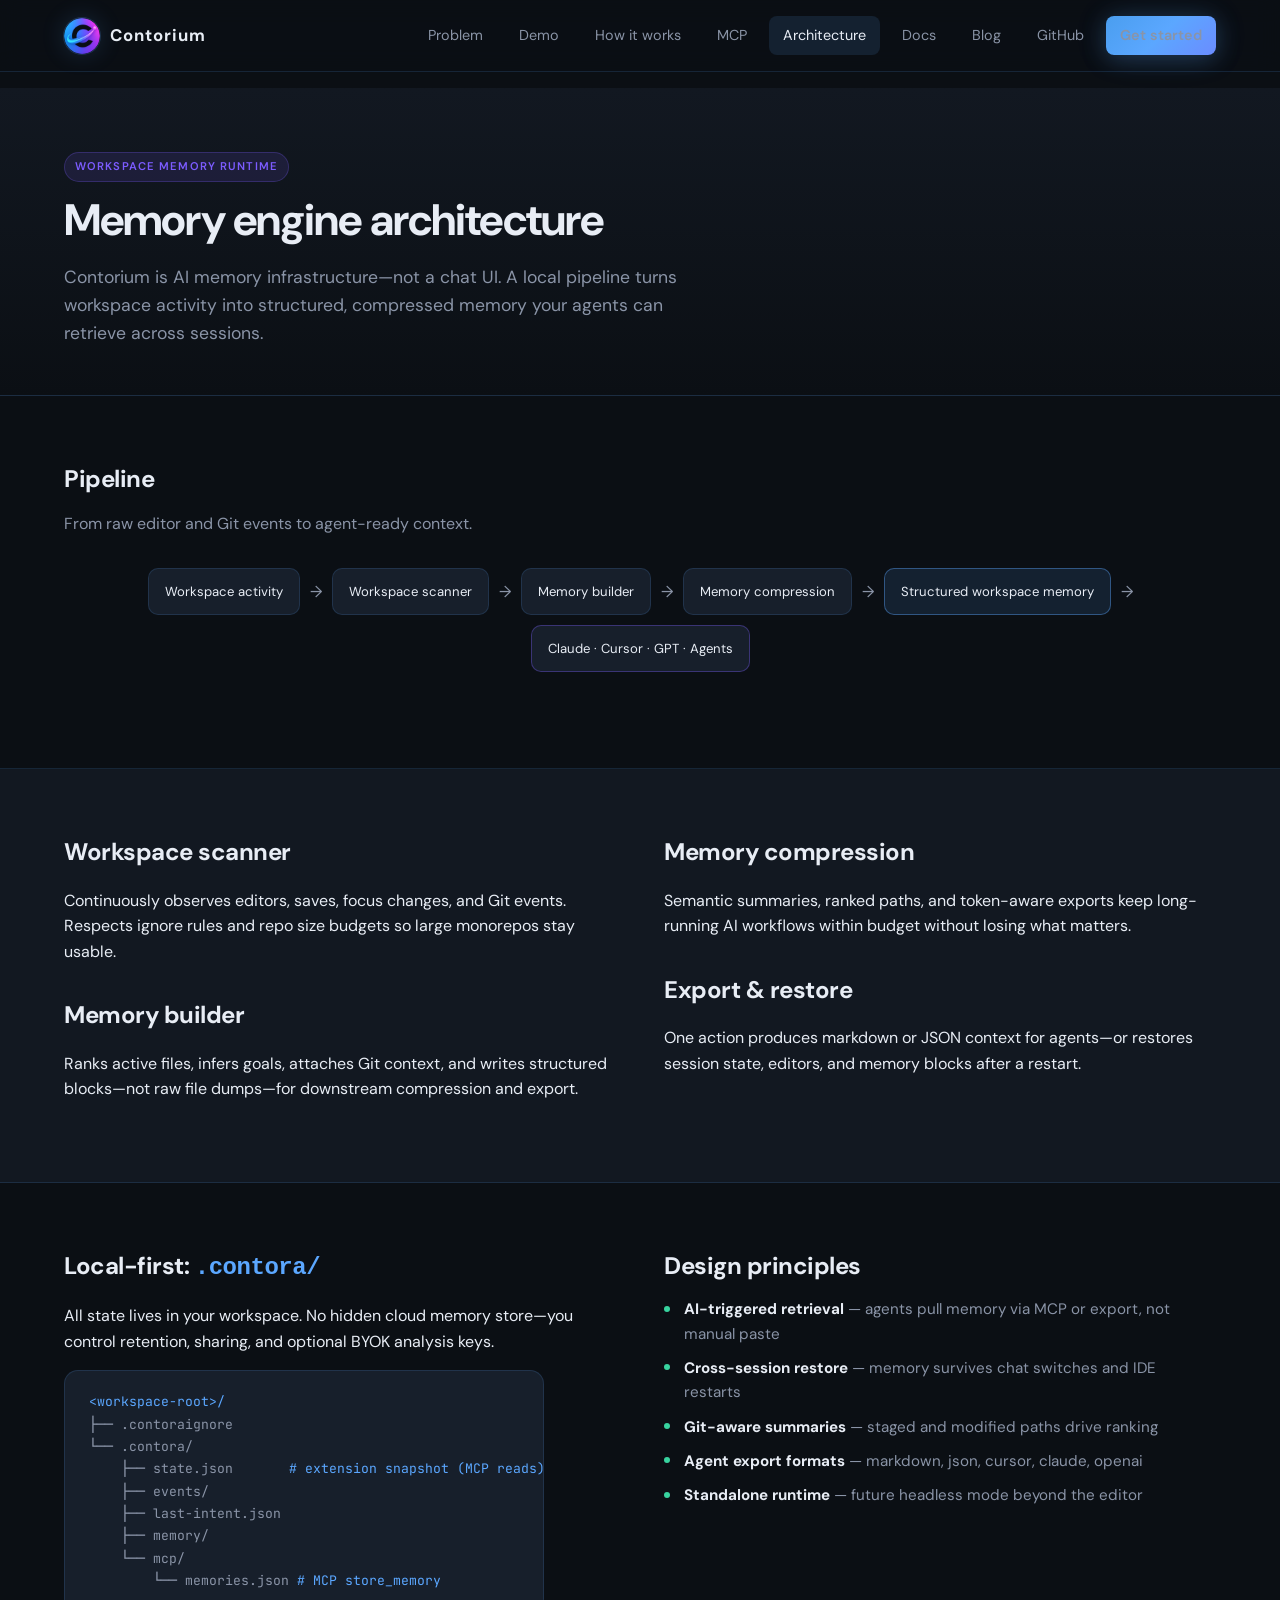
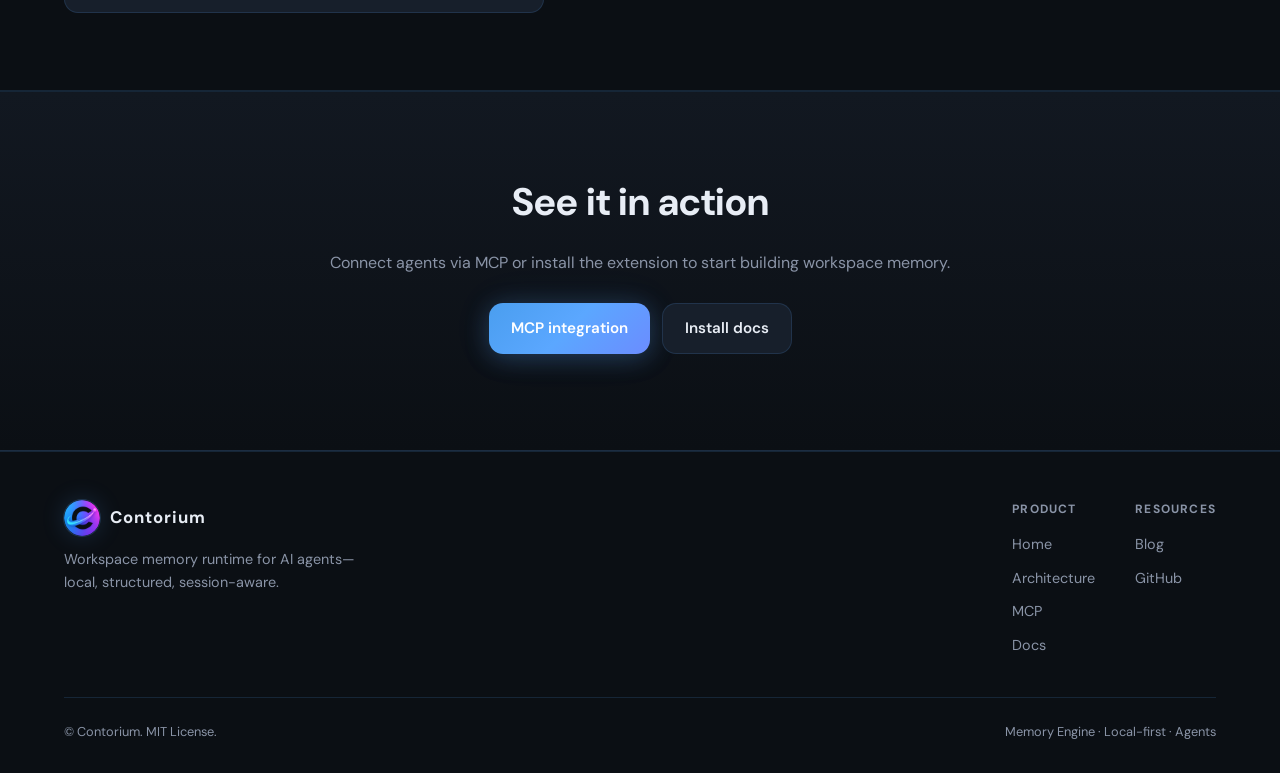
==== architecture/index.html @ f5288bcb "add new content" ====
<!DOCTYPE html>
<html lang="en">
  <head>
    <meta charset="UTF-8" />
    <meta name="viewport" content="width=device-width, initial-scale=1.0" />
    <meta
      name="description"
      content="Contorium memory engine architecture — workspace scanner, compression, structured memory, and local-first .contora runtime."
    />
    <title>Architecture — Contorium Workspace Memory Runtime</title>
    <link rel="icon" href="../logo.png" type="image/png" />
    <link rel="preconnect" href="https://fonts.googleapis.com" />
    <link rel="preconnect" href="https://fonts.gstatic.com" crossorigin />
    <link
      href="https://fonts.googleapis.com/css2?family=DM+Sans:ital,opsz,wght@0,9..40,400;0,9..40,500;0,9..40,600;0,9..40,700;1,9..40,400&family=JetBrains+Mono:wght@400;500&display=swap"
      rel="stylesheet"
    />
    <link rel="stylesheet" href="../styles.css" />
  </head>
  <body>
    <header class="site-header">
      <nav class="nav-inner" aria-label="Primary">
        <a href="../index.html" class="logo">
          <img class="logo-img" src="../logo.png" width="36" height="36" alt="Contorium" />
          Contorium
        </a>
        <div class="nav-links">
          <a href="../index.html#problem">Problem</a>
          <a href="../index.html#demo">Demo</a>
          <a href="../index.html#how">How it works</a>
          <a href="../mcp/">MCP</a>
          <a href="index.html" class="nav-active">Architecture</a>
          <a href="../docs/">Docs</a>
          <a href="../blog/">Blog</a>
          <a href="https://github.com/frankleeeeeee/contorium" target="_blank" rel="noopener noreferrer">GitHub</a>
          <a href="../docs/" class="btn btn-primary btn-sm">Get started</a>
        </div>
      </nav>
    </header>

    <main class="page-main">
      <header class="page-hero">
        <div class="container">
          <span class="section-badge">Workspace Memory Runtime</span>
          <h1>Memory engine architecture</h1>
          <p class="page-hero-lead">
            Contorium is AI memory infrastructure—not a chat UI. A local pipeline turns workspace activity into structured,
            compressed memory your agents can retrieve across sessions.
          </p>
        </div>
      </header>

      <section class="page-section">
        <div class="container">
          <h2>Pipeline</h2>
          <p>From raw editor and Git events to agent-ready context.</p>
          <div class="arch-diagram">
            <span class="arch-box">Workspace activity</span>
            <span class="arch-arrow" aria-hidden="true">→</span>
            <span class="arch-box">Workspace scanner</span>
            <span class="arch-arrow" aria-hidden="true">→</span>
            <span class="arch-box">Memory builder</span>
            <span class="arch-arrow" aria-hidden="true">→</span>
            <span class="arch-box">Memory compression</span>
            <span class="arch-arrow" aria-hidden="true">→</span>
            <span class="arch-box" style="border-color: rgba(91, 167, 255, 0.4); background: var(--accent-soft)">Structured workspace memory</span>
            <span class="arch-arrow" aria-hidden="true">→</span>
            <span class="arch-box" style="border-color: rgba(124, 92, 255, 0.35)">Claude · Cursor · GPT · Agents</span>
          </div>
        </div>
      </section>

      <section class="page-section section-mcp">
        <div class="container two-col">
          <div>
            <h2>Workspace scanner</h2>
            <p>Continuously observes editors, saves, focus changes, and Git events. Respects ignore rules and repo size budgets so large monorepos stay usable.</p>
            <h2 style="margin-top: 32px">Memory builder</h2>
            <p>Ranks active files, infers goals, attaches Git context, and writes structured blocks—not raw file dumps—for downstream compression and export.</p>
          </div>
          <div>
            <h2>Memory compression</h2>
            <p>Semantic summaries, ranked paths, and token-aware exports keep long-running AI workflows within budget without losing what matters.</p>
            <h2 style="margin-top: 32px">Export &amp; restore</h2>
            <p>One action produces markdown or JSON context for agents—or restores session state, editors, and memory blocks after a restart.</p>
          </div>
        </div>
      </section>

      <section class="page-section">
        <div class="container two-col">
          <div>
            <h2>Local-first: <code style="color: var(--accent)">.contora/</code></h2>
            <p>All state lives in your workspace. No hidden cloud memory store—you control retention, sharing, and optional BYOK analysis keys.</p>
            <pre class="dir-tree" aria-label=".contora directory layout"><span class="dir-highlight">&lt;workspace-root&gt;/</span>
├── .contoraignore
└── .contora/
    ├── state.json       <span class="dir-highlight"># extension snapshot (MCP reads)</span>
    ├── events/
    ├── last-intent.json
    ├── memory/
    └── mcp/
        └── memories.json <span class="dir-highlight"># MCP store_memory</span></pre>
          </div>
          <div>
            <h2>Design principles</h2>
            <ul class="memory-bullets">
              <li><strong style="color: var(--text)">AI-triggered retrieval</strong> — agents pull memory via MCP or export, not manual paste</li>
              <li><strong style="color: var(--text)">Cross-session restore</strong> — memory survives chat switches and IDE restarts</li>
              <li><strong style="color: var(--text)">Git-aware summaries</strong> — staged and modified paths drive ranking</li>
              <li><strong style="color: var(--text)">Agent export formats</strong> — markdown, json, cursor, claude, openai</li>
              <li><strong style="color: var(--text)">Standalone runtime</strong> — future headless mode beyond the editor</li>
            </ul>
          </div>
        </div>
      </section>

      <section class="cta-band">
        <h2>See it in action</h2>
        <p>Connect agents via MCP or install the extension to start building workspace memory.</p>
        <div class="cta-buttons">
          <a href="../mcp/" class="btn btn-primary">MCP integration</a>
          <a href="../docs/" class="btn btn-ghost">Install docs</a>
        </div>
      </section>
    </main>

    <footer class="site-footer">
      <div class="container">
        <div class="footer-grid">
          <div class="footer-brand">
            <a href="../index.html" class="logo">
              <img class="logo-img" src="../logo.png" width="36" height="36" alt="Contorium" />
              Contorium
            </a>
            <p>Workspace memory runtime for AI agents—local, structured, session-aware.</p>
          </div>
          <div class="footer-links">
            <div class="footer-col">
              <h4>Product</h4>
              <ul>
                <li><a href="../index.html">Home</a></li>
                <li><a href="index.html">Architecture</a></li>
                <li><a href="../mcp/">MCP</a></li>
                <li><a href="../docs/">Docs</a></li>
              </ul>
            </div>
            <div class="footer-col">
              <h4>Resources</h4>
              <ul>
                <li><a href="../blog/">Blog</a></li>
                <li><a href="https://github.com/frankleeeeeee/contorium" target="_blank" rel="noopener noreferrer">GitHub</a></li>
              </ul>
            </div>
          </div>
        </div>
        <div class="footer-bottom">
          <span>© Contorium. MIT License.</span>
          <span>Memory Engine · Local-first · Agents</span>
        </div>
      </div>
    </footer>
  </body>
</html>
---- styles.css ----
/* Contorium — design tokens from brand doc */
:root {
  --bg-primary: #0b0f14;
  --bg-secondary: #121821;
  --bg-card: #171f2b;
  --accent: #5ba7ff;
  --accent-soft: rgba(91, 167, 255, 0.12);
  --accent-2: #7c5cff;
  --text: #e8edf5;
  --text-muted: #8a94a7;
  --success: #38d39f;
  --warning: #ffb84d;
  --border: rgba(91, 167, 255, 0.15);
  --glow: 0 0 40px rgba(91, 167, 255, 0.08);
  --radius: 14px;
  --max-content: 1200px;
  --font-sans: "DM Sans", system-ui, -apple-system, sans-serif;
  --font-mono: "JetBrains Mono", ui-monospace, monospace;
}

*,
*::before,
*::after {
  box-sizing: border-box;
}

html {
  scroll-behavior: smooth;
}

body {
  margin: 0;
  font-family: var(--font-sans);
  font-size: 16px;
  line-height: 1.6;
  color: var(--text);
  background: var(--bg-primary);
  -webkit-font-smoothing: antialiased;
}

a {
  color: var(--accent);
  text-decoration: none;
  transition: color 0.2s, opacity 0.2s;
}

a:hover {
  color: #7eb8ff;
}

img {
  max-width: 100%;
  height: auto;
}

.container {
  width: 100%;
  max-width: var(--max-content);
  margin: 0 auto;
  padding: 0 24px;
}

/* Nav */
.site-header {
  position: fixed;
  top: 0;
  left: 0;
  right: 0;
  z-index: 100;
  background: rgba(11, 15, 20, 0.75);
  backdrop-filter: blur(12px);
  border-bottom: 1px solid var(--border);
}

.nav-inner {
  max-width: var(--max-content);
  margin: 0 auto;
  padding: 16px 24px;
  display: flex;
  align-items: center;
  justify-content: space-between;
  gap: 24px;
}

.logo {
  display: flex;
  align-items: center;
  gap: 10px;
  font-weight: 700;
  font-size: 1.05rem;
  letter-spacing: 0.06em;
  color: var(--text);
}

.logo-img {
  width: 36px;
  height: 36px;
  border-radius: 50%;
  object-fit: cover;
  flex-shrink: 0;
  display: block;
  box-shadow: 0 0 0 1px rgba(91, 167, 255, 0.2), 0 0 24px rgba(91, 167, 255, 0.18);
  animation: pulse-soft 4s ease-in-out infinite;
}

@keyframes pulse-soft {
  0%,
  100% {
    box-shadow: 0 0 20px rgba(91, 167, 255, 0.25);
  }
  50% {
    box-shadow: 0 0 28px rgba(124, 92, 255, 0.35);
  }
}

.nav-links {
  display: flex;
  align-items: center;
  gap: 8px;
  flex-wrap: wrap;
}

.nav-links a {
  color: var(--text-muted);
  font-size: 0.9rem;
  padding: 8px 14px;
  border-radius: 8px;
}

.nav-links a:hover {
  color: var(--text);
  background: var(--accent-soft);
}

.btn {
  display: inline-flex;
  align-items: center;
  justify-content: center;
  gap: 8px;
  padding: 12px 22px;
  font-size: 0.95rem;
  font-weight: 600;
  border-radius: var(--radius);
  border: none;
  cursor: pointer;
  font-family: inherit;
  transition: transform 0.2s, box-shadow 0.2s, background 0.2s;
}

.btn-primary {
  background: linear-gradient(135deg, #4a9eef 0%, var(--accent) 50%, #6b8cff 100%);
  color: #fff;
  box-shadow: var(--glow), 0 4px 24px rgba(91, 167, 255, 0.25);
}

.btn-primary:hover {
  transform: translateY(-2px);
  box-shadow: 0 0 48px rgba(91, 167, 255, 0.15), 0 8px 32px rgba(91, 167, 255, 0.2);
}

.btn-ghost {
  background: var(--bg-card);
  color: var(--text);
  border: 1px solid var(--border);
}

.btn-ghost:hover {
  border-color: rgba(91, 167, 255, 0.35);
  background: var(--bg-secondary);
  transform: translateY(-1px);
}

.btn-sm {
  padding: 10px 18px;
  font-size: 0.875rem;
}

/* Hero */
.hero {
  padding: 120px 0 80px;
  position: relative;
  overflow: hidden;
}

.hero::before {
  content: "";
  position: absolute;
  top: -20%;
  right: -10%;
  width: 60%;
  height: 70%;
  background: radial-gradient(ellipse, rgba(91, 167, 255, 0.08) 0%, transparent 70%);
  pointer-events: none;
}

.hero-grid {
  display: grid;
  grid-template-columns: 1fr 1fr;
  gap: 48px;
  align-items: center;
}

@media (max-width: 960px) {
  .hero-grid {
    grid-template-columns: 1fr;
  }
}

.hero-badge {
  display: inline-block;
  font-size: 0.75rem;
  font-weight: 600;
  letter-spacing: 0.12em;
  text-transform: uppercase;
  color: var(--accent);
  margin-bottom: 16px;
  padding: 6px 12px;
  background: var(--accent-soft);
  border-radius: 999px;
  border: 1px solid var(--border);
}

.hero h1 {
  font-size: clamp(2.25rem, 5vw, 3.25rem);
  font-weight: 700;
  line-height: 1.15;
  letter-spacing: -0.02em;
  margin: 0 0 20px;
}

.hero-lead {
  font-size: 1.15rem;
  color: var(--text-muted);
  margin: 0 0 16px;
  max-width: 520px;
}

.hero-tagline {
  font-size: 0.95rem;
  color: var(--accent);
  margin: 0 0 28px;
  max-width: 520px;
  font-weight: 500;
}

.hero-ctas {
  display: flex;
  flex-wrap: wrap;
  gap: 12px;
  margin-bottom: 28px;
}

.hero-checks {
  list-style: none;
  padding: 0;
  margin: 0;
  display: flex;
  flex-wrap: wrap;
  gap: 12px 20px;
}

.hero-checks li {
  font-size: 0.875rem;
  color: var(--text-muted);
  display: flex;
  align-items: center;
  gap: 6px;
}

.hero-checks li::before {
  content: "";
  width: 6px;
  height: 6px;
  border-radius: 50%;
  background: var(--success);
  flex-shrink: 0;
}

/* Dashboard mock */
.dashboard {
  background: var(--bg-card);
  border: 1px solid var(--border);
  border-radius: var(--radius);
  padding: 20px;
  box-shadow: var(--glow);
  backdrop-filter: blur(8px);
  transition: transform 0.35s ease, box-shadow 0.35s ease;
}

.dashboard.hero-video:hover {
  transform: translateY(-4px);
  box-shadow: 0 0 60px rgba(91, 167, 255, 0.1), 0 24px 48px rgba(0, 0, 0, 0.35), 0 0 0 1px rgba(91, 167, 255, 0.1);
}

.dashboard.hero-video {
  padding: 0;
  overflow: hidden;
  position: relative;
  box-shadow: var(--glow), 0 0 0 1px rgba(91, 167, 255, 0.08), 0 24px 48px rgba(0, 0, 0, 0.28);
}

.hero-video-chrome {
  position: relative;
  z-index: 0;
  display: flex;
  align-items: center;
  justify-content: space-between;
  gap: 12px;
  padding: 11px 16px;
  background: var(--bg-secondary);
  border-bottom: 1px solid var(--border);
}

.hero-video-dots {
  display: flex;
  gap: 6px;
  flex-shrink: 0;
}

.hero-video-dots span {
  width: 7px;
  height: 7px;
  border-radius: 50%;
  background: var(--bg-card);
  box-shadow: inset 0 0 0 1px rgba(255, 255, 255, 0.06);
}

.hero-video-dots span:nth-child(1) {
  background: #e85d5d;
}
.hero-video-dots span:nth-child(2) {
  background: var(--warning);
}
.hero-video-dots span:nth-child(3) {
  background: var(--success);
}

.hero-video-path {
  font-family: var(--font-mono);
  font-size: 0.72rem;
  color: var(--text-muted);
  letter-spacing: 0.04em;
  text-align: right;
  flex: 1;
  min-width: 0;
  white-space: nowrap;
  overflow: hidden;
  text-overflow: ellipsis;
}

.hero-video-frame {
  position: relative;
  z-index: 0;
  padding: 12px;
  background: linear-gradient(180deg, rgba(18, 24, 33, 0.65) 0%, var(--bg-primary) 100%);
}

.hero-video-frame::after {
  content: "";
  position: absolute;
  inset: 12px;
  border-radius: 10px;
  box-shadow: inset 0 0 0 1px rgba(91, 167, 255, 0.14);
  pointer-events: none;
}

.hero-video-frame video {
  display: block;
  width: 100%;
  height: auto;
  vertical-align: top;
  border-radius: 10px;
  position: relative;
  z-index: 0;
}

.dashboard-header {
  display: flex;
  align-items: center;
  justify-content: space-between;
  margin-bottom: 16px;
  padding-bottom: 12px;
  border-bottom: 1px solid var(--border);
  font-size: 0.75rem;
  font-family: var(--font-mono);
  color: var(--text-muted);
}

.dashboard-dot {
  display: flex;
  gap: 6px;
}

.dashboard-dot span {
  width: 8px;
  height: 8px;
  border-radius: 50%;
  background: var(--bg-secondary);
}

.dashboard-dot span:nth-child(1) {
  background: #ff6b6b;
}
.dashboard-dot span:nth-child(2) {
  background: var(--warning);
}
.dashboard-dot span:nth-child(3) {
  background: var(--success);
}

.dashboard-grid {
  display: grid;
  grid-template-columns: 1fr 1fr;
  gap: 12px;
}

@media (max-width: 520px) {
  .dashboard-grid {
    grid-template-columns: 1fr;
  }
}

.panel {
  background: var(--bg-secondary);
  border: 1px solid var(--border);
  border-radius: 10px;
  padding: 14px;
  font-size: 0.8rem;
}

.panel-label {
  font-size: 0.65rem;
  text-transform: uppercase;
  letter-spacing: 0.08em;
  color: var(--accent);
  margin-bottom: 8px;
}

.panel-value {
  color: var(--text);
  line-height: 1.4;
}

.typewriter {
  font-family: var(--font-mono);
  font-size: 0.78rem;
  color: var(--text-muted);
  min-height: 2.6em;
  border-left: 2px solid var(--accent);
  padding-left: 10px;
  margin-top: 8px;
}

.panel-wide {
  grid-column: 1 / -1;
}

.timeline-mini {
  display: flex;
  gap: 8px;
  margin-top: 10px;
  flex-wrap: wrap;
}

.timeline-mini span {
  padding: 4px 10px;
  border-radius: 6px;
  background: var(--bg-primary);
  font-family: var(--font-mono);
  font-size: 0.7rem;
  color: var(--text-muted);
  animation: fade-in 3s ease infinite;
}

.timeline-mini span:nth-child(2) {
  animation-delay: 0.5s;
}
.timeline-mini span:nth-child(3) {
  animation-delay: 1s;
}

@keyframes fade-in {
  0%,
  100% {
    opacity: 0.5;
  }
  50% {
    opacity: 1;
    color: var(--accent);
  }
}

.git-line {
  font-family: var(--font-mono);
  font-size: 0.72rem;
  color: var(--success);
  margin-top: 6px;
}

/* Sections */
.section {
  padding: 80px 0;
  border-top: 1px solid var(--border);
}

.section-title {
  font-size: clamp(1.75rem, 3vw, 2.25rem);
  font-weight: 700;
  letter-spacing: -0.02em;
  margin: 0 0 12px;
}

.section-lead {
  color: var(--text-muted);
  font-size: 1.05rem;
  max-width: 640px;
  margin: 0 0 40px;
}

.section-badge {
  display: inline-block;
  font-size: 0.7rem;
  font-weight: 600;
  letter-spacing: 0.1em;
  text-transform: uppercase;
  color: var(--accent-2);
  margin-bottom: 12px;
  padding: 5px 10px;
  background: rgba(124, 92, 255, 0.12);
  border-radius: 999px;
  border: 1px solid rgba(124, 92, 255, 0.25);
}

/* Problem */
.section-problem {
  background: linear-gradient(180deg, var(--bg-primary) 0%, var(--bg-secondary) 100%);
}

.problem-list {
  list-style: none;
  padding: 0;
  margin: 0 0 32px;
  display: grid;
  gap: 12px;
  max-width: 560px;
}

.problem-list li {
  position: relative;
  padding-left: 20px;
  color: var(--text-muted);
  font-size: 0.95rem;
}

.problem-list li::before {
  content: "×";
  position: absolute;
  left: 0;
  color: #e85d5d;
  font-weight: 600;
}

.problem-closer {
  font-size: 1.05rem;
  color: var(--text-muted);
  max-width: 560px;
  margin: 0;
  padding: 20px 24px;
  background: var(--bg-card);
  border: 1px solid var(--border);
  border-radius: var(--radius);
  border-left: 3px solid var(--accent);
}

.problem-closer strong {
  color: var(--text);
}

/* Demo compare */
.demo-compare {
  display: grid;
  grid-template-columns: 1fr 1fr;
  gap: 20px;
}

@media (max-width: 768px) {
  .demo-compare {
    grid-template-columns: 1fr;
  }
}

.demo-panel {
  background: var(--bg-card);
  border: 1px solid var(--border);
  border-radius: var(--radius);
  padding: 24px;
  min-height: 200px;
}

.demo-panel--without {
  opacity: 0.85;
}

.demo-panel--with {
  border-color: rgba(91, 167, 255, 0.35);
  box-shadow: var(--glow);
}

.demo-panel-label {
  font-size: 0.7rem;
  font-weight: 600;
  text-transform: uppercase;
  letter-spacing: 0.1em;
  color: var(--text-muted);
  margin-bottom: 16px;
}

.demo-panel--with .demo-panel-label {
  color: var(--accent);
}

.demo-chat {
  font-family: var(--font-mono);
  font-size: 0.85rem;
  line-height: 1.55;
}

.demo-role {
  display: inline-block;
  font-size: 0.65rem;
  font-weight: 600;
  text-transform: uppercase;
  letter-spacing: 0.08em;
  color: var(--accent);
  margin-bottom: 8px;
}

.demo-chat p {
  margin: 0 0 10px;
  color: var(--text-muted);
}

.demo-panel--with .demo-chat p {
  color: var(--text);
}

.demo-detail {
  font-size: 0.78rem !important;
  color: var(--text-muted) !important;
}

.demo-detail strong {
  color: var(--accent);
  font-weight: 500;
}

/* Vertical flow */
.flow-vertical {
  flex-direction: column;
  align-items: center;
  max-width: 320px;
  margin-left: auto;
  margin-right: auto;
}

.flow-arrow--down {
  transform: none;
  line-height: 1;
}

.flow-step--highlight {
  border-color: rgba(91, 167, 255, 0.4);
  background: var(--accent-soft);
  color: var(--text);
  font-weight: 600;
  max-width: 280px;
}

.flow-step--agents {
  border-color: rgba(124, 92, 255, 0.35);
  background: rgba(124, 92, 255, 0.08);
  font-size: 0.8rem;
  max-width: 280px;
}

/* MCP */
.section-mcp {
  background: var(--bg-secondary);
}

.agent-list {
  list-style: none;
  padding: 0;
  margin: 0;
  display: flex;
  flex-wrap: wrap;
  gap: 10px;
}

.agent-list li {
  font-size: 0.85rem;
  padding: 8px 14px;
  background: var(--bg-card);
  border: 1px solid var(--border);
  border-radius: 999px;
  color: var(--text-muted);
}

.code-block {
  background: var(--bg-card);
  border: 1px solid var(--border);
  border-radius: var(--radius);
  overflow: hidden;
}

.code-block-header {
  padding: 10px 16px;
  font-size: 0.7rem;
  font-weight: 600;
  text-transform: uppercase;
  letter-spacing: 0.08em;
  color: var(--text-muted);
  background: var(--bg-primary);
  border-bottom: 1px solid var(--border);
}

.code-block pre {
  margin: 0;
  padding: 20px;
  overflow-x: auto;
}

.code-block code {
  font-family: var(--font-mono);
  font-size: 0.82rem;
  color: var(--accent);
  line-height: 1.5;
  white-space: pre;
}

.code-block-note {
  margin: 0;
  padding: 14px 16px;
  font-size: 0.85rem;
  color: var(--text-muted);
  border-top: 1px solid var(--border);
}

/* Memory bullets */
.memory-bullets {
  list-style: none;
  padding: 0;
  margin: 0;
  display: grid;
  gap: 10px;
}

.memory-bullets li {
  position: relative;
  padding-left: 20px;
  color: var(--text-muted);
  font-size: 0.95rem;
}

.memory-bullets li::before {
  content: "";
  position: absolute;
  left: 0;
  top: 0.55em;
  width: 6px;
  height: 6px;
  border-radius: 50%;
  background: var(--success);
}

.two-col {
  display: grid;
  grid-template-columns: 1fr 1fr;
  gap: 48px;
  align-items: start;
}

@media (max-width: 900px) {
  .two-col {
    grid-template-columns: 1fr;
  }
}

.feature-list h3 {
  font-size: 1rem;
  margin: 24px 0 8px;
  color: var(--text);
}

.feature-list h3:first-child {
  margin-top: 0;
}

.feature-list p {
  margin: 0;
  color: var(--text-muted);
  font-size: 0.95rem;
}

.showcase-visual {
  background: var(--bg-card);
  border: 1px solid var(--border);
  border-radius: var(--radius);
  padding: 24px;
  min-height: 280px;
  position: relative;
  overflow: hidden;
}

.showcase-visual::after {
  content: "";
  position: absolute;
  inset: 0;
  background: linear-gradient(180deg, transparent 60%, rgba(11, 15, 20, 0.6));
  pointer-events: none;
}

.memory-row {
  display: flex;
  align-items: center;
  gap: 12px;
  padding: 12px 0;
  border-bottom: 1px solid var(--border);
  font-size: 0.875rem;
}

.memory-row:last-child {
  border-bottom: none;
}

.memory-icon {
  width: 36px;
  height: 36px;
  border-radius: 8px;
  background: var(--accent-soft);
  display: flex;
  align-items: center;
  justify-content: center;
  font-size: 0.9rem;
  flex-shrink: 0;
}

/* Timeline */
.timeline {
  position: relative;
  padding-left: 28px;
}

.timeline::before {
  content: "";
  position: absolute;
  left: 7px;
  top: 0;
  bottom: 0;
  width: 2px;
  background: linear-gradient(180deg, var(--accent), var(--accent-2));
  opacity: 0.4;
  border-radius: 2px;
}

.timeline-item {
  position: relative;
  padding-bottom: 32px;
}

.timeline-item::before {
  content: "";
  position: absolute;
  left: -24px;
  top: 4px;
  width: 10px;
  height: 10px;
  border-radius: 50%;
  background: var(--bg-primary);
  border: 2px solid var(--accent);
}

.timeline-item h4 {
  margin: 0 0 6px;
  font-size: 1rem;
}

.timeline-item p {
  margin: 0;
  color: var(--text-muted);
  font-size: 0.9rem;
}

/* Feature cards */
.cards {
  display: grid;
  grid-template-columns: repeat(3, 1fr);
  gap: 20px;
}

@media (max-width: 900px) {
  .cards {
    grid-template-columns: 1fr;
  }
}

.card {
  background: var(--bg-card);
  border: 1px solid var(--border);
  border-radius: var(--radius);
  padding: 24px;
  transition: transform 0.25s ease, border-color 0.25s ease, box-shadow 0.25s ease;
}

.card:hover {
  transform: translateY(-3px);
  border-color: rgba(91, 167, 255, 0.28);
  box-shadow: var(--glow);
}

.card h3 {
  margin: 0 0 10px;
  font-size: 1.05rem;
}

.card p {
  margin: 0;
  font-size: 0.9rem;
  color: var(--text-muted);
}

.card-num {
  font-family: var(--font-mono);
  font-size: 0.7rem;
  color: var(--accent);
  margin-bottom: 12px;
}

/* How it works flow */
.flow {
  display: flex;
  flex-wrap: wrap;
  align-items: center;
  justify-content: center;
  gap: 12px;
  margin-top: 32px;
}

.flow-step {
  background: var(--bg-card);
  border: 1px solid var(--border);
  border-radius: 10px;
  padding: 14px 20px;
  font-size: 0.85rem;
  text-align: center;
  max-width: 160px;
}

.flow-arrow {
  color: var(--text-muted);
  font-size: 1.2rem;
}

/* Comparison */
.compare-table {
  width: 100%;
  border-collapse: collapse;
  font-size: 0.9rem;
  background: var(--bg-card);
  border-radius: var(--radius);
  overflow: hidden;
  border: 1px solid var(--border);
}

.compare-table th,
.compare-table td {
  padding: 16px 20px;
  text-align: left;
  border-bottom: 1px solid var(--border);
}

.compare-table th {
  background: var(--bg-secondary);
  color: var(--text-muted);
  font-weight: 600;
  font-size: 0.75rem;
  text-transform: uppercase;
  letter-spacing: 0.06em;
}

.compare-table tr:last-child td {
  border-bottom: none;
}

.compare-table td:first-child {
  color: var(--text-muted);
}

.check-yes {
  color: var(--success);
  font-weight: 600;
}

.check-partial {
  color: var(--warning);
}

/* CTA band */
.cta-band {
  text-align: center;
  padding: 80px 24px;
  background: linear-gradient(180deg, var(--bg-secondary) 0%, var(--bg-primary) 100%);
  border-top: 1px solid var(--border);
  border-bottom: 1px solid var(--border);
}

.cta-band h2 {
  font-size: clamp(1.75rem, 3vw, 2.5rem);
  margin: 0 0 16px;
}

.cta-band p {
  color: var(--text-muted);
  margin: 0 0 28px;
}

.cta-buttons {
  display: flex;
  flex-wrap: wrap;
  gap: 12px;
  justify-content: center;
  margin-bottom: 16px;
}

.cta-note {
  font-size: 0.85rem;
  color: var(--text-muted);
}

/* Quotes */
.quotes {
  display: grid;
  grid-template-columns: repeat(2, 1fr);
  gap: 20px;
}

@media (max-width: 700px) {
  .quotes {
    grid-template-columns: 1fr;
  }
}

.quote {
  border-left: 3px solid var(--accent);
  padding: 16px 20px;
  background: var(--bg-secondary);
  border-radius: 0 var(--radius) var(--radius) 0;
  font-style: italic;
  color: var(--text-muted);
  font-size: 1rem;
}

.quote strong {
  color: var(--text);
  font-style: normal;
}

/* Footer */
.site-footer {
  padding: 48px 0 32px;
  border-top: 1px solid var(--border);
}

.footer-grid {
  display: flex;
  flex-wrap: wrap;
  justify-content: space-between;
  gap: 32px;
  margin-bottom: 32px;
}

.footer-brand p {
  color: var(--text-muted);
  font-size: 0.9rem;
  max-width: 320px;
  margin: 12px 0 0;
}

.footer-links {
  display: flex;
  gap: 40px;
  flex-wrap: wrap;
}

.footer-col h4 {
  font-size: 0.75rem;
  text-transform: uppercase;
  letter-spacing: 0.1em;
  color: var(--text-muted);
  margin: 0 0 12px;
}

.footer-col ul {
  list-style: none;
  padding: 0;
  margin: 0;
}

.footer-col li {
  margin-bottom: 8px;
}

.footer-col a {
  color: var(--text-muted);
  font-size: 0.9rem;
}

.footer-col a:hover {
  color: var(--text);
}

.footer-bottom {
  padding-top: 24px;
  border-top: 1px solid var(--border);
  font-size: 0.8rem;
  color: var(--text-muted);
  display: flex;
  flex-wrap: wrap;
  justify-content: space-between;
  gap: 12px;
}

/* Dev experience block */
.dev-block {
  background: var(--bg-card);
  border: 1px solid var(--border);
  border-radius: var(--radius);
  padding: 28px 32px;
}

.dev-block p {
  margin: 0 0 12px;
  color: var(--text-muted);
}

.dev-block p:last-child {
  margin-bottom: 0;
}

/* Keywords band */
.keywords-band {
  padding: 48px 0;
  background: var(--bg-secondary);
  border-top: 1px solid var(--border);
}

.keywords-label {
  font-size: 0.7rem;
  font-weight: 600;
  text-transform: uppercase;
  letter-spacing: 0.12em;
  color: var(--text-muted);
  margin: 0 0 16px;
  text-align: center;
}

.keywords-list {
  list-style: none;
  padding: 0;
  margin: 0;
  display: flex;
  flex-wrap: wrap;
  justify-content: center;
  gap: 10px 14px;
}

.keywords-list li {
  font-size: 0.8rem;
  padding: 8px 14px;
  background: var(--bg-card);
  border: 1px solid var(--border);
  border-radius: 999px;
  color: var(--text-muted);
}

.keywords-list li strong {
  color: var(--accent);
  font-weight: 600;
}

.card--future {
  opacity: 0.85;
  border-style: dashed;
}

.card--future .card-num::after {
  content: " · coming soon";
  color: var(--text-muted);
  font-weight: 400;
}

.problem-memory-lines {
  display: grid;
  gap: 8px;
  margin: 0 0 28px;
  max-width: 560px;
}

.problem-memory-lines p {
  margin: 0;
  font-size: 1.05rem;
  color: var(--text-muted);
}

.problem-memory-lines p:last-child {
  color: var(--text);
  font-weight: 500;
}

.section-cta-inline {
  margin-top: 24px;
}

.demo-files {
  list-style: none;
  padding: 0;
  margin: 8px 0 0;
}

.demo-files li {
  padding-left: 14px;
  position: relative;
  font-size: 0.78rem;
  color: var(--text-muted) !important;
}

.demo-files li::before {
  content: "–";
  position: absolute;
  left: 0;
  color: var(--accent);
}

.nav-links a.nav-active {
  color: var(--text);
  background: var(--accent-soft);
}

/* Subpages */
.page-main {
  padding-top: 88px;
}

.page-hero {
  padding: 64px 0 48px;
  border-bottom: 1px solid var(--border);
  background: linear-gradient(180deg, var(--bg-secondary) 0%, var(--bg-primary) 100%);
}

.page-hero h1 {
  font-size: clamp(2rem, 4vw, 2.75rem);
  font-weight: 700;
  letter-spacing: -0.02em;
  margin: 0 0 16px;
  line-height: 1.2;
}

.page-hero-lead {
  font-size: 1.1rem;
  color: var(--text-muted);
  max-width: 640px;
  margin: 0;
}

.page-section {
  padding: 64px 0;
  border-bottom: 1px solid var(--border);
}

.page-section:last-of-type {
  border-bottom: none;
}

.page-section h2 {
  font-size: 1.5rem;
  font-weight: 700;
  margin: 0 0 12px;
  letter-spacing: -0.02em;
}

.page-section > .container > p {
  color: var(--text-muted);
  max-width: 640px;
  margin: 0 0 24px;
}

.example-grid {
  display: grid;
  gap: 20px;
}

@media (min-width: 900px) {
  .example-grid--2 {
    grid-template-columns: 1fr 1fr;
  }
}

.example-card {
  background: var(--bg-card);
  border: 1px solid var(--border);
  border-radius: var(--radius);
  overflow: hidden;
}

.example-card h3 {
  margin: 0;
  padding: 14px 18px;
  font-size: 0.85rem;
  font-weight: 600;
  background: var(--bg-secondary);
  border-bottom: 1px solid var(--border);
}

.example-card pre {
  margin: 0;
  padding: 18px;
  overflow-x: auto;
  font-family: var(--font-mono);
  font-size: 0.78rem;
  line-height: 1.55;
  color: var(--text-muted);
}

.example-card code {
  color: var(--text);
}

.example-card .example-desc {
  padding: 14px 18px;
  margin: 0;
  font-size: 0.85rem;
  color: var(--text-muted);
  border-top: 1px solid var(--border);
}

.steps-list {
  list-style: none;
  padding: 0;
  margin: 0;
  counter-reset: step;
  max-width: 640px;
}

.steps-list li {
  position: relative;
  padding: 0 0 28px 48px;
  color: var(--text-muted);
  font-size: 0.95rem;
}

.steps-list li::before {
  counter-increment: step;
  content: counter(step);
  position: absolute;
  left: 0;
  top: 0;
  width: 32px;
  height: 32px;
  border-radius: 50%;
  background: var(--accent-soft);
  border: 1px solid var(--border);
  color: var(--accent);
  font-weight: 700;
  font-size: 0.85rem;
  display: flex;
  align-items: center;
  justify-content: center;
}

.steps-list li strong {
  display: block;
  color: var(--text);
  margin-bottom: 4px;
}

.arch-diagram {
  display: flex;
  flex-wrap: wrap;
  align-items: center;
  justify-content: center;
  gap: 10px;
  margin: 32px 0;
}

.arch-box {
  background: var(--bg-card);
  border: 1px solid var(--border);
  border-radius: 10px;
  padding: 12px 16px;
  font-size: 0.82rem;
  text-align: center;
}

.arch-arrow {
  color: var(--text-muted);
}

.dir-tree {
  font-family: var(--font-mono);
  font-size: 0.82rem;
  background: var(--bg-card);
  border: 1px solid var(--border);
  border-radius: var(--radius);
  padding: 20px 24px;
  color: var(--text-muted);
  line-height: 1.7;
  max-width: 480px;
}

.dir-tree .dir-highlight {
  color: var(--accent);
}

.blog-list {
  list-style: none;
  padding: 0;
  margin: 0;
  display: grid;
  gap: 16px;
  max-width: 640px;
}

.blog-list li {
  padding: 20px 24px;
  background: var(--bg-card);
  border: 1px solid var(--border);
  border-radius: var(--radius);
}

.blog-list li h3 {
  margin: 0 0 6px;
  font-size: 1rem;
  color: var(--text);
}

.blog-list li p {
  margin: 0;
  font-size: 0.9rem;
  color: var(--text-muted);
}

.blog-tag {
  display: inline-block;
  font-size: 0.65rem;
  font-weight: 600;
  text-transform: uppercase;
  letter-spacing: 0.08em;
  color: var(--accent-2);
  margin-bottom: 8px;
}

.blog-coming {
  text-align: center;
  padding: 48px 24px;
  background: var(--bg-card);
  border: 1px dashed var(--border);
  border-radius: var(--radius);
  color: var(--text-muted);
  max-width: 560px;
}
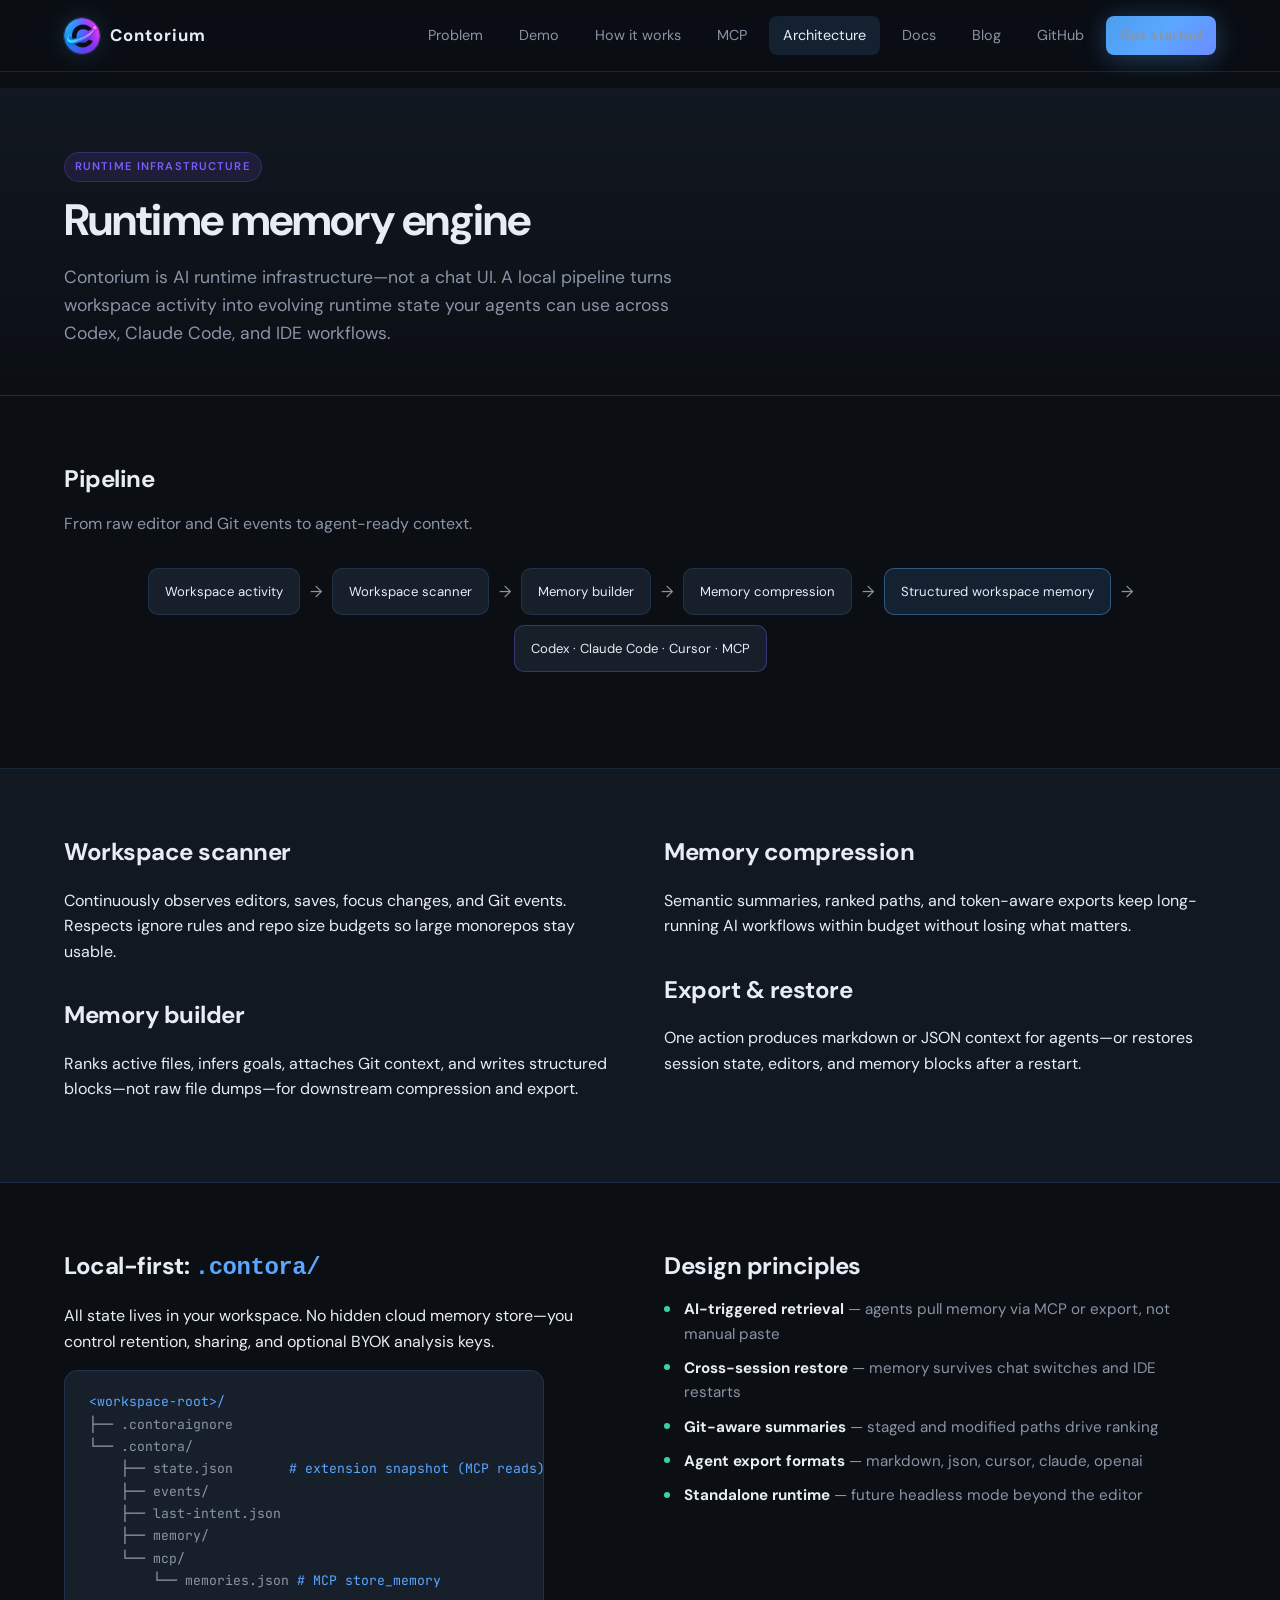
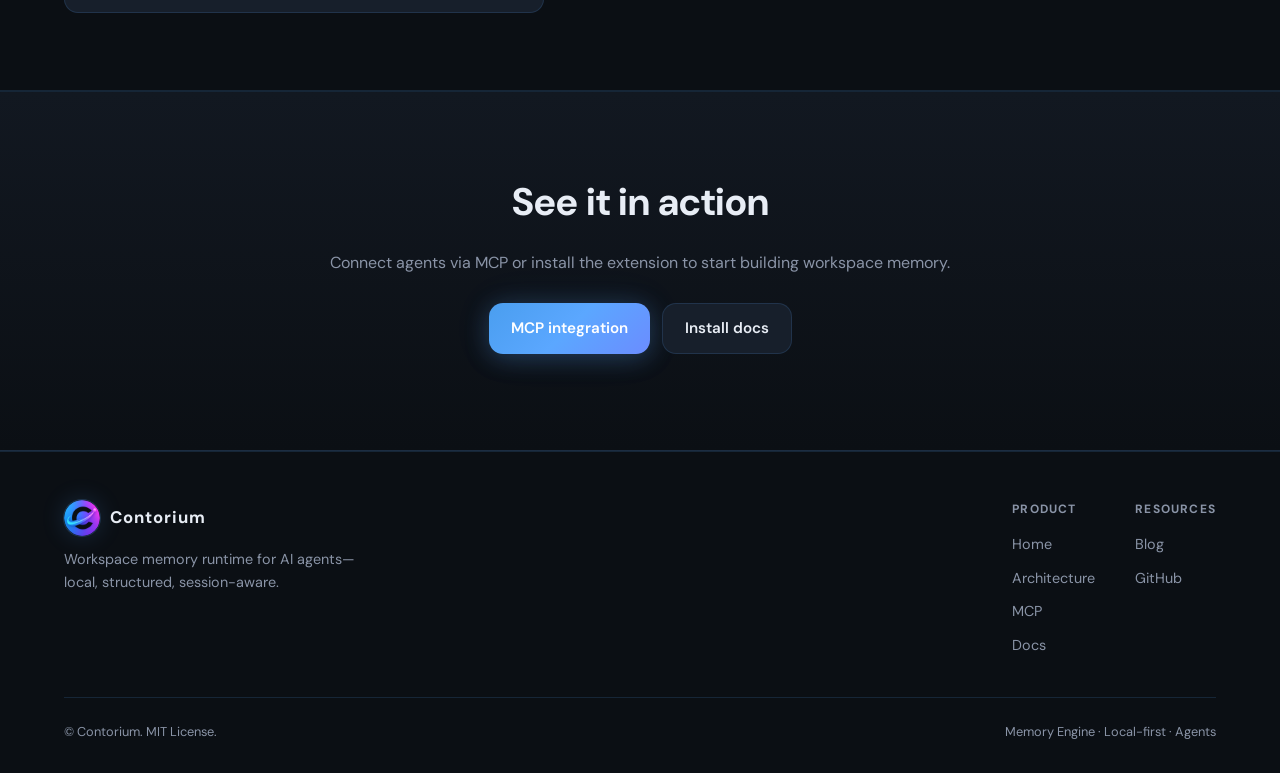
==== commit ddcb8ddc: "update v0.6.1" ====
--- a/architecture/index.html
+++ b/architecture/index.html
@@ -5,9 +5,9 @@
     <meta name="viewport" content="width=device-width, initial-scale=1.0" />
     <meta
       name="description"
-      content="Contorium memory engine architecture — workspace scanner, compression, structured memory, and local-first .contora runtime."
+      content="Contorium runtime memory architecture — workspace scanner, compression, lifecycle-aware state, and MCP interface."
     />
-    <title>Architecture — Contorium Workspace Memory Runtime</title>
+    <title>Architecture — Contorium Runtime Memory Engine</title>
     <link rel="icon" href="../logo.png" type="image/png" />
     <link rel="preconnect" href="https://fonts.googleapis.com" />
     <link rel="preconnect" href="https://fonts.gstatic.com" crossorigin />
@@ -32,7 +32,7 @@
           <a href="index.html" class="nav-active">Architecture</a>
           <a href="../docs/">Docs</a>
           <a href="../blog/">Blog</a>
-          <a href="https://github.com/frankleeeeeee/contorium" target="_blank" rel="noopener noreferrer">GitHub</a>
+          <a href="https://github.com/ContoriumLabs/contorium" target="_blank" rel="noopener noreferrer">GitHub</a>
           <a href="../docs/" class="btn btn-primary btn-sm">Get started</a>
         </div>
       </nav>
@@ -41,11 +41,11 @@
     <main class="page-main">
       <header class="page-hero">
         <div class="container">
-          <span class="section-badge">Workspace Memory Runtime</span>
-          <h1>Memory engine architecture</h1>
+          <span class="section-badge">Runtime infrastructure</span>
+          <h1>Runtime memory engine</h1>
           <p class="page-hero-lead">
-            Contorium is AI memory infrastructure—not a chat UI. A local pipeline turns workspace activity into structured,
-            compressed memory your agents can retrieve across sessions.
+            Contorium is AI runtime infrastructure—not a chat UI. A local pipeline turns workspace activity into evolving
+            runtime state your agents can use across Codex, Claude Code, and IDE workflows.
           </p>
         </div>
       </header>
@@ -65,7 +65,7 @@
             <span class="arch-arrow" aria-hidden="true">→</span>
             <span class="arch-box" style="border-color: rgba(91, 167, 255, 0.4); background: var(--accent-soft)">Structured workspace memory</span>
             <span class="arch-arrow" aria-hidden="true">→</span>
-            <span class="arch-box" style="border-color: rgba(124, 92, 255, 0.35)">Claude · Cursor · GPT · Agents</span>
+            <span class="arch-box" style="border-color: rgba(124, 92, 255, 0.35)">Codex · Claude Code · Cursor · MCP</span>
           </div>
         </div>
       </section>
@@ -149,7 +149,7 @@
               <h4>Resources</h4>
               <ul>
                 <li><a href="../blog/">Blog</a></li>
-                <li><a href="https://github.com/frankleeeeeee/contorium" target="_blank" rel="noopener noreferrer">GitHub</a></li>
+                <li><a href="https://github.com/ContoriumLabs/contorium" target="_blank" rel="noopener noreferrer">GitHub</a></li>
               </ul>
             </div>
           </div>
--- a/styles.css
+++ b/styles.css
@@ -1468,3 +1468,154 @@
   color: var(--text-muted);
   max-width: 560px;
 }
+
+/* Compatibility logo grid */
+.compat-grid {
+  display: flex;
+  flex-wrap: wrap;
+  justify-content: center;
+  gap: 12px;
+  margin: 28px 0 20px;
+}
+
+.compat-item {
+  display: flex;
+  align-items: center;
+  justify-content: center;
+  min-width: 120px;
+  padding: 14px 20px;
+  background: var(--bg-card);
+  border: 1px solid var(--border);
+  border-radius: 10px;
+  font-size: 0.85rem;
+  font-weight: 600;
+  color: var(--text-muted);
+  letter-spacing: 0.02em;
+}
+
+.compat-item--muted {
+  opacity: 0.45;
+  border-style: dashed;
+}
+
+/* Install cards */
+.install-grid {
+  display: grid;
+  grid-template-columns: 1fr 1fr;
+  gap: 24px;
+  margin-top: 32px;
+}
+
+@media (max-width: 768px) {
+  .install-grid {
+    grid-template-columns: 1fr;
+  }
+}
+
+.install-col h3 {
+  font-size: 0.75rem;
+  font-weight: 600;
+  text-transform: uppercase;
+  letter-spacing: 0.1em;
+  color: var(--accent);
+  margin: 0 0 16px;
+}
+
+.install-links {
+  list-style: none;
+  padding: 0;
+  margin: 0;
+  display: grid;
+  gap: 10px;
+}
+
+.install-links a {
+  display: flex;
+  align-items: center;
+  justify-content: space-between;
+  gap: 12px;
+  padding: 14px 18px;
+  background: var(--bg-card);
+  border: 1px solid var(--border);
+  border-radius: 10px;
+  color: var(--text);
+  font-size: 0.9rem;
+  font-weight: 500;
+  transition: border-color 0.2s, background 0.2s;
+}
+
+.install-links a:hover {
+  border-color: rgba(91, 167, 255, 0.35);
+  background: var(--bg-secondary);
+  color: var(--text);
+}
+
+.install-links .install-arrow {
+  color: var(--accent);
+  font-size: 0.85rem;
+  flex-shrink: 0;
+}
+
+.install-links li.install-empty {
+  padding: 14px 18px;
+  background: var(--bg-card);
+  border: 1px dashed var(--border);
+  border-radius: 10px;
+  color: var(--text-muted);
+  font-size: 0.88rem;
+}
+
+.section-mcp-teaser {
+  background: var(--bg-secondary);
+}
+
+.compare-two-col {
+  display: grid;
+  grid-template-columns: 1fr 1fr;
+  gap: 20px;
+  margin-top: 28px;
+}
+
+@media (max-width: 768px) {
+  .compare-two-col {
+    grid-template-columns: 1fr;
+  }
+}
+
+.compare-box {
+  padding: 24px;
+  border-radius: var(--radius);
+  border: 1px solid var(--border);
+  background: var(--bg-card);
+}
+
+.compare-box--muted {
+  opacity: 0.75;
+  border-style: dashed;
+}
+
+.compare-box h3 {
+  margin: 0 0 12px;
+  font-size: 1rem;
+}
+
+.compare-box ul {
+  margin: 0;
+  padding-left: 18px;
+  color: var(--text-muted);
+  font-size: 0.9rem;
+}
+
+.compare-box--highlight {
+  border-color: rgba(91, 167, 255, 0.35);
+  background: var(--accent-soft);
+}
+
+.compare-box--highlight h3 {
+  color: var(--accent);
+}
+
+.platform-table-wrap {
+  overflow-x: auto;
+  margin: 24px 0;
+}
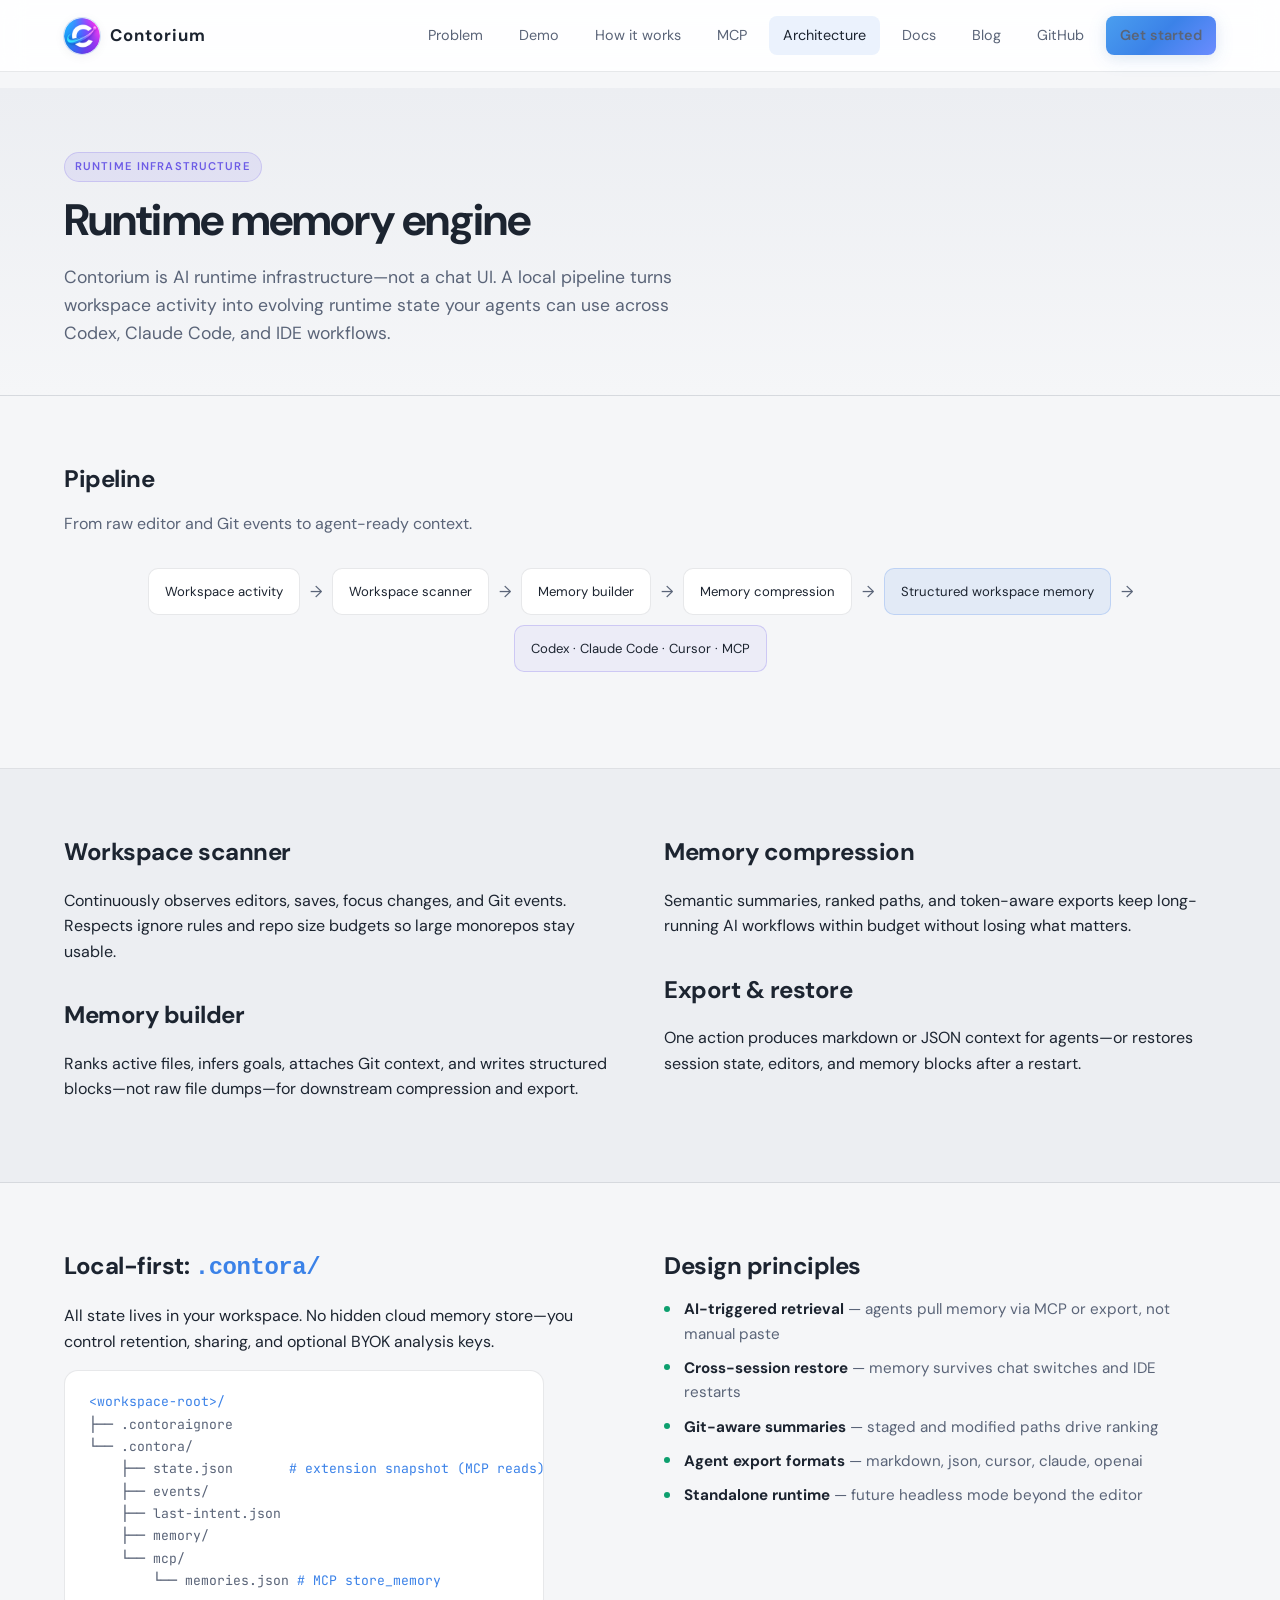
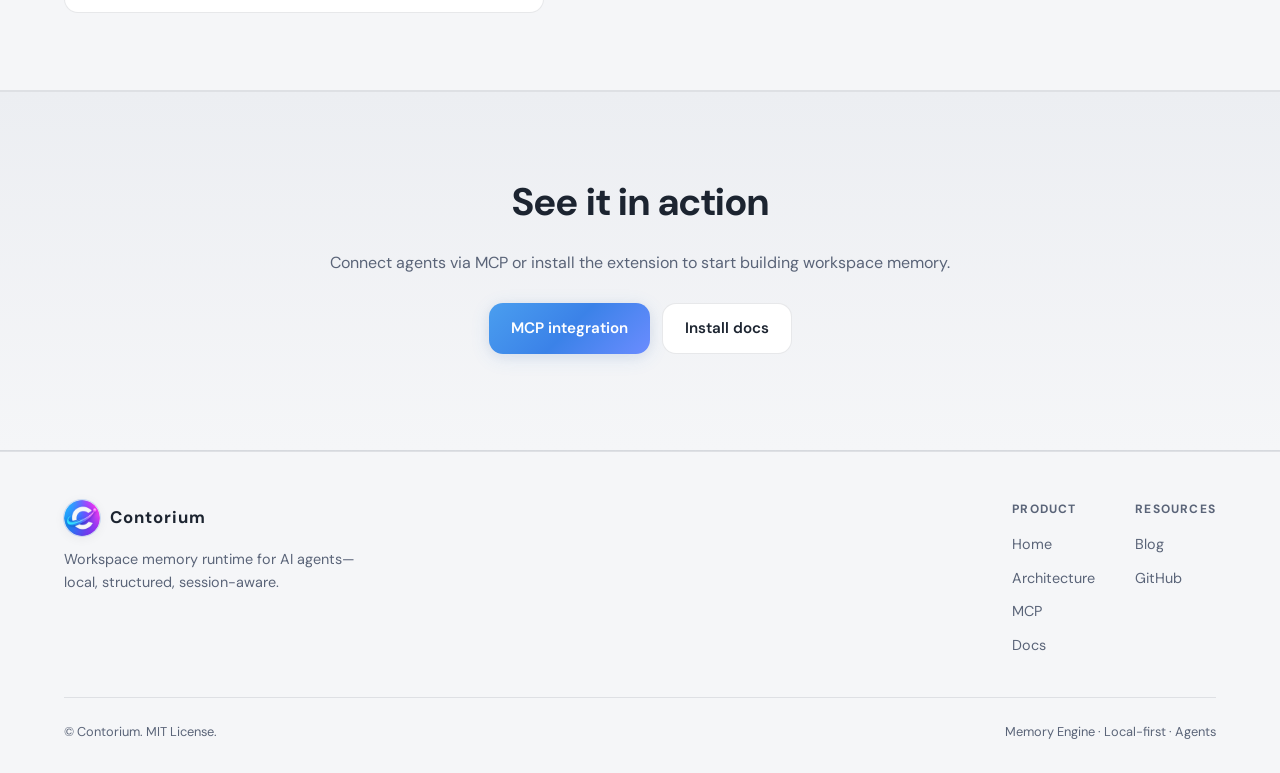
==== commit c5dc46f7: "update v0.6.1" ====
--- a/architecture/index.html
+++ b/architecture/index.html
@@ -63,9 +63,9 @@
             <span class="arch-arrow" aria-hidden="true">→</span>
             <span class="arch-box">Memory compression</span>
             <span class="arch-arrow" aria-hidden="true">→</span>
-            <span class="arch-box" style="border-color: rgba(91, 167, 255, 0.4); background: var(--accent-soft)">Structured workspace memory</span>
+            <span class="arch-box" style="border-color: var(--border-accent); background: var(--accent-soft)">Structured workspace memory</span>
             <span class="arch-arrow" aria-hidden="true">→</span>
-            <span class="arch-box" style="border-color: rgba(124, 92, 255, 0.35)">Codex · Claude Code · Cursor · MCP</span>
+            <span class="arch-box" style="border-color: rgba(109, 92, 230, 0.25); background: rgba(109, 92, 230, 0.06)">Codex · Claude Code · Cursor · MCP</span>
           </div>
         </div>
       </section>
--- a/styles.css
+++ b/styles.css
@@ -1,17 +1,23 @@
-/* Contorium — design tokens from brand doc */
+/* Contorium — light theme tokens */
 :root {
-  --bg-primary: #0b0f14;
-  --bg-secondary: #121821;
-  --bg-card: #171f2b;
-  --accent: #5ba7ff;
-  --accent-soft: rgba(91, 167, 255, 0.12);
-  --accent-2: #7c5cff;
-  --text: #e8edf5;
-  --text-muted: #8a94a7;
-  --success: #38d39f;
-  --warning: #ffb84d;
-  --border: rgba(91, 167, 255, 0.15);
-  --glow: 0 0 40px rgba(91, 167, 255, 0.08);
+  --bg-primary: #f5f6f8;
+  --bg-secondary: #eceef2;
+  --bg-card: #ffffff;
+  --accent: #3b82e8;
+  --accent-hover: #2563c7;
+  --accent-soft: rgba(59, 130, 232, 0.1);
+  --accent-2: #6d5ce6;
+  --text: #1c2430;
+  --text-muted: #5a6478;
+  --success: #0d9f6e;
+  --warning: #d97706;
+  --border: rgba(28, 36, 48, 0.1);
+  --border-accent: rgba(59, 130, 232, 0.22);
+  --glow: 0 4px 20px rgba(59, 130, 232, 0.12);
+  --shadow-card: 0 2px 12px rgba(28, 36, 48, 0.06);
+  --shadow-elevated: 0 12px 36px rgba(28, 36, 48, 0.1);
+  --header-bg: rgba(255, 255, 255, 0.9);
+  --overlay-fade: rgba(245, 246, 248, 0.75);
   --radius: 14px;
   --max-content: 1200px;
   --font-sans: "DM Sans", system-ui, -apple-system, sans-serif;
@@ -45,7 +51,7 @@
 }
 
 a:hover {
-  color: #7eb8ff;
+  color: var(--accent-hover);
 }
 
 img {
@@ -67,7 +73,7 @@
   left: 0;
   right: 0;
   z-index: 100;
-  background: rgba(11, 15, 20, 0.75);
+  background: var(--header-bg);
   backdrop-filter: blur(12px);
   border-bottom: 1px solid var(--border);
 }
@@ -99,17 +105,17 @@
   object-fit: cover;
   flex-shrink: 0;
   display: block;
-  box-shadow: 0 0 0 1px rgba(91, 167, 255, 0.2), 0 0 24px rgba(91, 167, 255, 0.18);
+  box-shadow: 0 0 0 1px var(--border-accent), var(--shadow-card);
   animation: pulse-soft 4s ease-in-out infinite;
 }
 
 @keyframes pulse-soft {
   0%,
   100% {
-    box-shadow: 0 0 20px rgba(91, 167, 255, 0.25);
+    box-shadow: 0 0 0 1px var(--border-accent), 0 0 16px rgba(59, 130, 232, 0.15);
   }
   50% {
-    box-shadow: 0 0 28px rgba(124, 92, 255, 0.35);
+    box-shadow: 0 0 0 1px rgba(109, 92, 230, 0.35), 0 0 20px rgba(109, 92, 230, 0.12);
   }
 }
 
@@ -150,12 +156,12 @@
 .btn-primary {
   background: linear-gradient(135deg, #4a9eef 0%, var(--accent) 50%, #6b8cff 100%);
   color: #fff;
-  box-shadow: var(--glow), 0 4px 24px rgba(91, 167, 255, 0.25);
+  box-shadow: var(--glow), var(--shadow-card);
 }
 
 .btn-primary:hover {
   transform: translateY(-2px);
-  box-shadow: 0 0 48px rgba(91, 167, 255, 0.15), 0 8px 32px rgba(91, 167, 255, 0.2);
+  box-shadow: 0 6px 28px rgba(59, 130, 232, 0.22), var(--shadow-elevated);
 }
 
 .btn-ghost {
@@ -165,7 +171,7 @@
 }
 
 .btn-ghost:hover {
-  border-color: rgba(91, 167, 255, 0.35);
+  border-color: var(--border-accent);
   background: var(--bg-secondary);
   transform: translateY(-1px);
 }
@@ -189,7 +195,7 @@
   right: -10%;
   width: 60%;
   height: 70%;
-  background: radial-gradient(ellipse, rgba(91, 167, 255, 0.08) 0%, transparent 70%);
+  background: radial-gradient(ellipse, rgba(59, 130, 232, 0.08) 0%, transparent 70%);
   pointer-events: none;
 }
 
@@ -289,14 +295,14 @@
 
 .dashboard.hero-video:hover {
   transform: translateY(-4px);
-  box-shadow: 0 0 60px rgba(91, 167, 255, 0.1), 0 24px 48px rgba(0, 0, 0, 0.35), 0 0 0 1px rgba(91, 167, 255, 0.1);
+  box-shadow: var(--glow), var(--shadow-elevated), 0 0 0 1px var(--border-accent);
 }
 
 .dashboard.hero-video {
   padding: 0;
   overflow: hidden;
   position: relative;
-  box-shadow: var(--glow), 0 0 0 1px rgba(91, 167, 255, 0.08), 0 24px 48px rgba(0, 0, 0, 0.28);
+  box-shadow: var(--shadow-card), 0 0 0 1px var(--border);
 }
 
 .hero-video-chrome {
@@ -322,7 +328,7 @@
   height: 7px;
   border-radius: 50%;
   background: var(--bg-card);
-  box-shadow: inset 0 0 0 1px rgba(255, 255, 255, 0.06);
+  box-shadow: inset 0 0 0 1px rgba(28, 36, 48, 0.08);
 }
 
 .hero-video-dots span:nth-child(1) {
@@ -352,7 +358,7 @@
   position: relative;
   z-index: 0;
   padding: 12px;
-  background: linear-gradient(180deg, rgba(18, 24, 33, 0.65) 0%, var(--bg-primary) 100%);
+  background: linear-gradient(180deg, #e4e7ec 0%, var(--bg-primary) 100%);
 }
 
 .hero-video-frame::after {
@@ -360,7 +366,7 @@
   position: absolute;
   inset: 12px;
   border-radius: 10px;
-  box-shadow: inset 0 0 0 1px rgba(91, 167, 255, 0.14);
+  box-shadow: inset 0 0 0 1px var(--border-accent);
   pointer-events: none;
 }
 
@@ -526,9 +532,9 @@
   color: var(--accent-2);
   margin-bottom: 12px;
   padding: 5px 10px;
-  background: rgba(124, 92, 255, 0.12);
+  background: rgba(109, 92, 230, 0.1);
   border-radius: 999px;
-  border: 1px solid rgba(124, 92, 255, 0.25);
+  border: 1px solid rgba(109, 92, 230, 0.22);
 }
 
 /* Problem */
@@ -556,7 +562,7 @@
   content: "×";
   position: absolute;
   left: 0;
-  color: #e85d5d;
+  color: #dc4c4c;
   font-weight: 600;
 }
 
@@ -602,7 +608,7 @@
 }
 
 .demo-panel--with {
-  border-color: rgba(91, 167, 255, 0.35);
+  border-color: var(--border-accent);
   box-shadow: var(--glow);
 }
 
@@ -669,7 +675,7 @@
 }
 
 .flow-step--highlight {
-  border-color: rgba(91, 167, 255, 0.4);
+  border-color: var(--border-accent);
   background: var(--accent-soft);
   color: var(--text);
   font-weight: 600;
@@ -677,8 +683,8 @@
 }
 
 .flow-step--agents {
-  border-color: rgba(124, 92, 255, 0.35);
-  background: rgba(124, 92, 255, 0.08);
+  border-color: rgba(109, 92, 230, 0.3);
+  background: rgba(109, 92, 230, 0.06);
   font-size: 0.8rem;
   max-width: 280px;
 }
@@ -816,7 +822,7 @@
   content: "";
   position: absolute;
   inset: 0;
-  background: linear-gradient(180deg, transparent 60%, rgba(11, 15, 20, 0.6));
+  background: linear-gradient(180deg, transparent 60%, var(--overlay-fade));
   pointer-events: none;
 }
 
@@ -914,8 +920,8 @@
 
 .card:hover {
   transform: translateY(-3px);
-  border-color: rgba(91, 167, 255, 0.28);
-  box-shadow: var(--glow);
+  border-color: var(--border-accent);
+  box-shadow: var(--shadow-card);
 }
 
 .card h3 {
@@ -1545,7 +1551,7 @@
 }
 
 .install-links a:hover {
-  border-color: rgba(91, 167, 255, 0.35);
+  border-color: var(--border-accent);
   background: var(--bg-secondary);
   color: var(--text);
 }
@@ -1607,7 +1613,7 @@
 }
 
 .compare-box--highlight {
-  border-color: rgba(91, 167, 255, 0.35);
+  border-color: var(--border-accent);
   background: var(--accent-soft);
 }
 
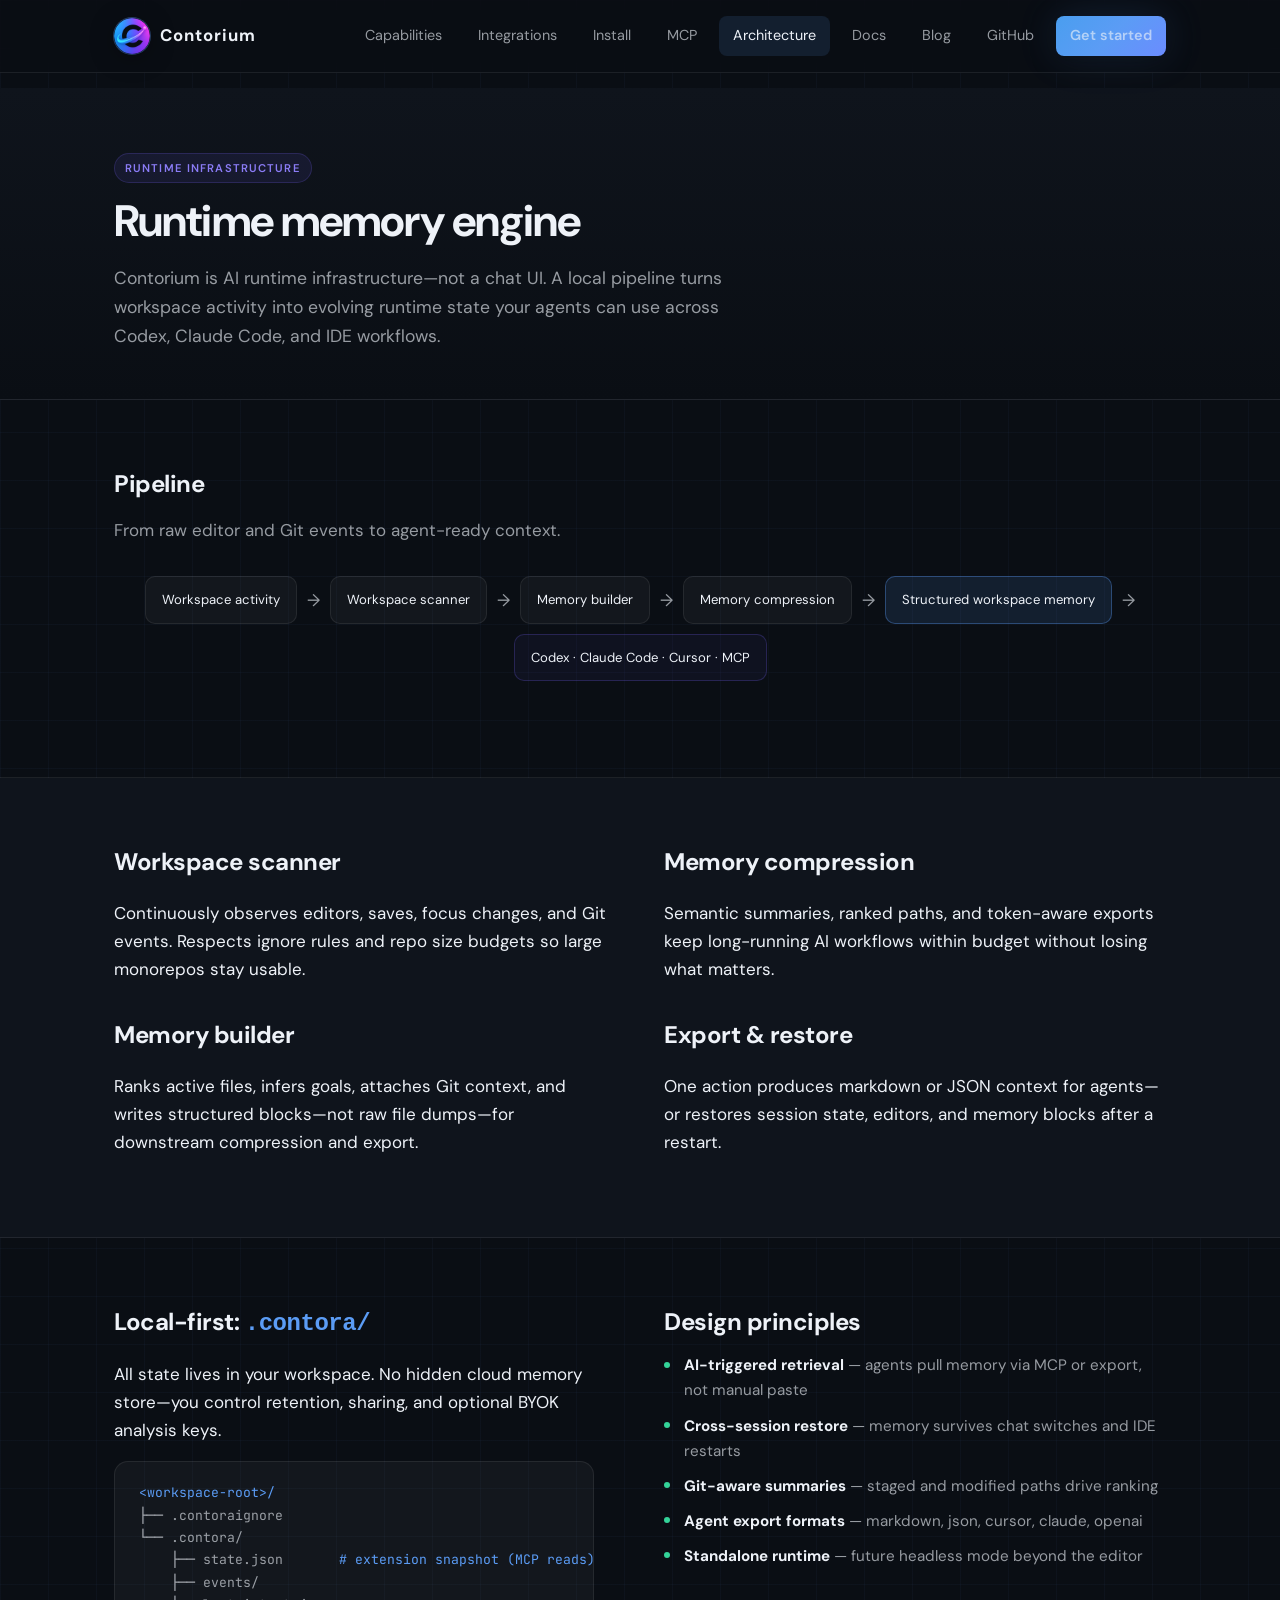
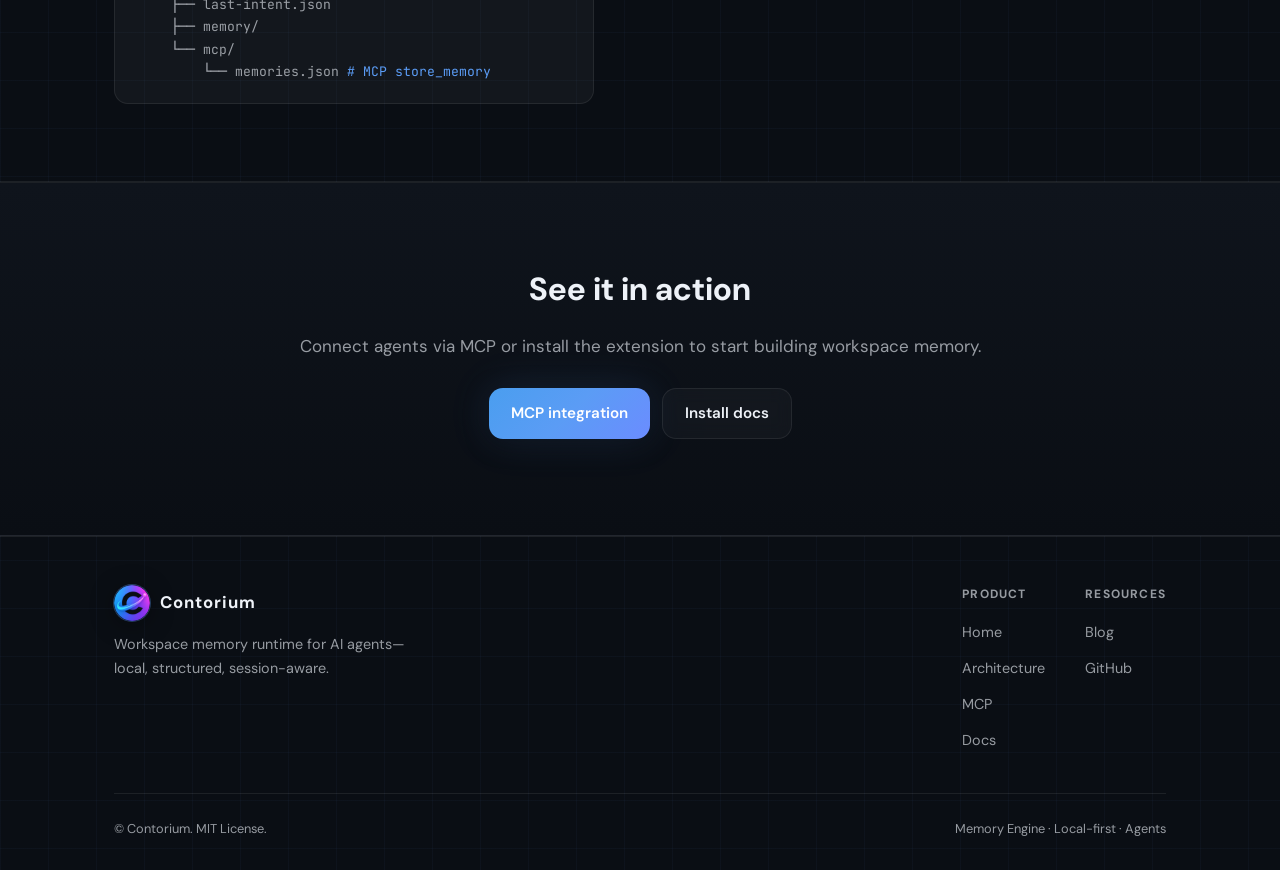
==== commit 1ae4109f: "update v0.6.1" ====
--- a/architecture/index.html
+++ b/architecture/index.html
@@ -25,9 +25,9 @@
           Contorium
         </a>
         <div class="nav-links">
-          <a href="../index.html#problem">Problem</a>
-          <a href="../index.html#demo">Demo</a>
-          <a href="../index.html#how">How it works</a>
+          <a href="../index.html#capabilities">Capabilities</a>
+          <a href="../index.html#integrations">Integrations</a>
+          <a href="../index.html#install">Install</a>
           <a href="../mcp/">MCP</a>
           <a href="index.html" class="nav-active">Architecture</a>
           <a href="../docs/">Docs</a>
--- a/styles.css
+++ b/styles.css
@@ -1,25 +1,27 @@
-/* Contorium — light theme tokens */
+/* Contorium — dark runtime layer theme */
 :root {
-  --bg-primary: #f5f6f8;
-  --bg-secondary: #eceef2;
-  --bg-card: #ffffff;
-  --accent: #3b82e8;
-  --accent-hover: #2563c7;
-  --accent-soft: rgba(59, 130, 232, 0.1);
-  --accent-2: #6d5ce6;
-  --text: #1c2430;
-  --text-muted: #5a6478;
-  --success: #0d9f6e;
-  --warning: #d97706;
-  --border: rgba(28, 36, 48, 0.1);
-  --border-accent: rgba(59, 130, 232, 0.22);
-  --glow: 0 4px 20px rgba(59, 130, 232, 0.12);
-  --shadow-card: 0 2px 12px rgba(28, 36, 48, 0.06);
-  --shadow-elevated: 0 12px 36px rgba(28, 36, 48, 0.1);
-  --header-bg: rgba(255, 255, 255, 0.9);
-  --overlay-fade: rgba(245, 246, 248, 0.75);
+  --bg-primary: #0a0e14;
+  --bg-secondary: #0f141c;
+  --bg-card: rgba(255, 255, 255, 0.04);
+  --bg-card-hover: rgba(255, 255, 255, 0.07);
+  --accent: #5b9cf5;
+  --accent-hover: #7eb3ff;
+  --accent-soft: rgba(91, 156, 245, 0.12);
+  --accent-2: #8b7cf6;
+  --text: #eef2f8;
+  --text-muted: rgba(238, 242, 248, 0.62);
+  --success: #34d399;
+  --warning: #fbbf24;
+  --border: rgba(255, 255, 255, 0.08);
+  --border-accent: rgba(91, 156, 245, 0.35);
+  --glow: 0 0 40px rgba(91, 156, 245, 0.15);
+  --shadow-card: 0 4px 24px rgba(0, 0, 0, 0.35);
+  --shadow-elevated: 0 16px 48px rgba(0, 0, 0, 0.45);
+  --header-bg: rgba(10, 14, 20, 0.82);
+  --overlay-fade: rgba(10, 14, 20, 0.85);
+  --glass: rgba(255, 255, 255, 0.03);
   --radius: 14px;
-  --max-content: 1200px;
+  --max-content: 1100px;
   --font-sans: "DM Sans", system-ui, -apple-system, sans-serif;
   --font-mono: "JetBrains Mono", ui-monospace, monospace;
 }
@@ -37,10 +39,14 @@
 body {
   margin: 0;
   font-family: var(--font-sans);
-  font-size: 16px;
-  line-height: 1.6;
-  color: var(--text);
-  background: var(--bg-primary);
+  font-size: 17px;
+  line-height: 1.65;
+  color: var(--text);
+  background-color: var(--bg-primary);
+  background-image:
+    linear-gradient(rgba(91, 156, 245, 0.04) 1px, transparent 1px),
+    linear-gradient(90deg, rgba(91, 156, 245, 0.04) 1px, transparent 1px);
+  background-size: 48px 48px;
   -webkit-font-smoothing: antialiased;
 }
 
@@ -165,14 +171,16 @@
 }
 
 .btn-ghost {
-  background: var(--bg-card);
-  color: var(--text);
-  border: 1px solid var(--border);
+  background: var(--glass);
+  color: var(--text);
+  border: 1px solid var(--border);
+  backdrop-filter: blur(8px);
 }
 
 .btn-ghost:hover {
   border-color: var(--border-accent);
-  background: var(--bg-secondary);
+  background: var(--bg-card-hover);
+  color: var(--text);
   transform: translateY(-1px);
 }
 
@@ -183,19 +191,60 @@
 
 /* Hero */
 .hero {
-  padding: 120px 0 80px;
+  padding: 140px 0 96px;
   position: relative;
   overflow: hidden;
+}
+
+.hero-centered {
+  text-align: center;
+  background:
+    radial-gradient(ellipse 70% 50% at 50% 0%, rgba(91, 156, 245, 0.14) 0%, transparent 70%),
+    radial-gradient(ellipse 50% 40% at 50% 100%, rgba(139, 124, 246, 0.08) 0%, transparent 60%);
+}
+
+.hero-centered-inner {
+  max-width: 900px;
+}
+
+.hero-centered h1 {
+  font-size: clamp(2.5rem, 6vw, 4rem);
+  font-weight: 700;
+  line-height: 1.1;
+  letter-spacing: -0.03em;
+  margin: 0 auto 24px;
+  max-width: 900px;
+}
+
+.hero-centered .hero-lead {
+  font-size: clamp(1.05rem, 2vw, 1.25rem);
+  color: var(--text-muted);
+  margin: 0 auto 20px;
+  max-width: 700px;
+}
+
+.hero-centered .hero-tagline {
+  font-size: 1rem;
+  color: var(--accent);
+  margin: 0 auto 36px;
+  max-width: 700px;
+  font-weight: 500;
+  letter-spacing: 0.01em;
+}
+
+.hero-centered .hero-ctas {
+  display: flex;
+  flex-wrap: wrap;
+  gap: 12px;
+  justify-content: center;
+  margin-bottom: 0;
 }
 
 .hero::before {
   content: "";
   position: absolute;
-  top: -20%;
-  right: -10%;
-  width: 60%;
-  height: 70%;
-  background: radial-gradient(ellipse, rgba(59, 130, 232, 0.08) 0%, transparent 70%);
+  inset: 0;
+  background: radial-gradient(circle at 50% 40%, rgba(91, 156, 245, 0.06) 0%, transparent 55%);
   pointer-events: none;
 }
 
@@ -241,6 +290,36 @@
   max-width: 520px;
 }
 
+.hero-lead--secondary {
+  font-size: 1rem;
+  margin-bottom: 12px;
+}
+
+.hero-continuity-list {
+  list-style: none;
+  padding: 0;
+  margin: 0 0 20px;
+  display: grid;
+  gap: 8px;
+  max-width: 520px;
+}
+
+.hero-continuity-list li {
+  position: relative;
+  padding-left: 18px;
+  font-size: 0.95rem;
+  color: var(--text);
+  font-family: var(--font-mono);
+}
+
+.hero-continuity-list li::before {
+  content: "→";
+  position: absolute;
+  left: 0;
+  color: var(--accent);
+  font-weight: 600;
+}
+
 .hero-tagline {
   font-size: 0.95rem;
   color: var(--accent);
@@ -521,6 +600,14 @@
   font-size: 1.05rem;
   max-width: 640px;
   margin: 0 0 40px;
+}
+
+.section-sublead {
+  color: var(--text);
+  font-size: 0.95rem;
+  max-width: 640px;
+  margin: -24px 0 28px;
+  font-weight: 500;
 }
 
 .section-badge {
@@ -1625,3 +1712,349 @@
   overflow-x: auto;
   margin: 24px 0;
 }
+
+/* ── Production layout (v2) ── */
+
+.section-title--center {
+  text-align: center;
+  margin-left: auto;
+  margin-right: auto;
+}
+
+.section-lead--center {
+  text-align: center;
+  margin-left: auto;
+  margin-right: auto;
+}
+
+.section-strip {
+  background: var(--bg-secondary);
+}
+
+.section-compact {
+  padding: 64px 0;
+}
+
+.capability-grid {
+  display: grid;
+  grid-template-columns: repeat(3, 1fr);
+  gap: 20px;
+}
+
+@media (max-width: 900px) {
+  .capability-grid {
+    grid-template-columns: 1fr;
+  }
+}
+
+.capability-card {
+  background: var(--glass);
+  backdrop-filter: blur(12px);
+  border: 1px solid var(--border);
+  border-radius: var(--radius);
+  padding: 28px 24px;
+  transition: transform 0.25s ease, border-color 0.25s ease, box-shadow 0.25s ease;
+}
+
+.capability-card:hover {
+  transform: translateY(-4px);
+  border-color: var(--border-accent);
+  box-shadow: var(--glow), var(--shadow-card);
+}
+
+.capability-icon {
+  width: 40px;
+  height: 40px;
+  border-radius: 10px;
+  background: var(--accent-soft);
+  border: 1px solid var(--border-accent);
+  display: flex;
+  align-items: center;
+  justify-content: center;
+  font-size: 1rem;
+  color: var(--accent);
+  margin-bottom: 16px;
+}
+
+.capability-title {
+  font-size: 1.15rem;
+  font-weight: 700;
+  margin: 0 0 8px;
+  letter-spacing: -0.01em;
+}
+
+.capability-subtitle {
+  font-size: 0.9rem;
+  color: var(--text-muted);
+  margin: 0 0 16px;
+}
+
+.capability-list {
+  list-style: none;
+  padding: 0;
+  margin: 0;
+  display: grid;
+  gap: 8px;
+}
+
+.capability-list li {
+  position: relative;
+  padding-left: 16px;
+  font-size: 0.88rem;
+  color: var(--text-muted);
+  line-height: 1.5;
+}
+
+.capability-list li::before {
+  content: "";
+  position: absolute;
+  left: 0;
+  top: 0.55em;
+  width: 5px;
+  height: 5px;
+  border-radius: 50%;
+  background: var(--accent);
+}
+
+.diff-table-wrap {
+  overflow-x: auto;
+  margin-top: 8px;
+}
+
+.diff-table {
+  width: 100%;
+  border-collapse: collapse;
+  font-size: 0.95rem;
+  background: var(--glass);
+  border: 1px solid var(--border);
+  border-radius: var(--radius);
+  overflow: hidden;
+}
+
+.diff-table th,
+.diff-table td {
+  padding: 18px 24px;
+  text-align: left;
+  border-bottom: 1px solid var(--border);
+}
+
+.diff-table th {
+  background: rgba(255, 255, 255, 0.03);
+  color: var(--text-muted);
+  font-weight: 600;
+  font-size: 0.75rem;
+  text-transform: uppercase;
+  letter-spacing: 0.08em;
+}
+
+.diff-table tr:last-child td {
+  border-bottom: none;
+}
+
+.diff-table td:first-child {
+  color: var(--text-muted);
+  width: 45%;
+}
+
+.diff-highlight {
+  color: var(--accent);
+  font-weight: 600;
+}
+
+.how-centered {
+  text-align: center;
+  max-width: 720px;
+}
+
+.how-oneline {
+  font-size: 1.1rem;
+  color: var(--text-muted);
+  margin: 0 auto 32px;
+  line-height: 1.7;
+}
+
+.mini-flow {
+  display: flex;
+  flex-wrap: wrap;
+  align-items: center;
+  justify-content: center;
+  gap: 12px;
+}
+
+.mini-flow-step {
+  padding: 12px 20px;
+  background: var(--glass);
+  border: 1px solid var(--border);
+  border-radius: 10px;
+  font-size: 0.85rem;
+  font-family: var(--font-mono);
+  color: var(--text-muted);
+}
+
+.mini-flow-step--highlight {
+  border-color: var(--border-accent);
+  background: var(--accent-soft);
+  color: var(--text);
+  font-weight: 500;
+}
+
+.mini-flow-arrow {
+  color: var(--text-muted);
+  font-size: 1rem;
+  opacity: 0.5;
+}
+
+.integrations-centered {
+  text-align: center;
+}
+
+.why-grid {
+  display: grid;
+  grid-template-columns: 1fr 1fr;
+  gap: 48px;
+  align-items: center;
+}
+
+@media (max-width: 768px) {
+  .why-grid {
+    grid-template-columns: 1fr;
+    gap: 28px;
+  }
+}
+
+.impact-list {
+  list-style: none;
+  padding: 0;
+  margin: 0;
+  display: grid;
+  gap: 14px;
+}
+
+.impact-list li {
+  position: relative;
+  padding: 16px 20px 16px 44px;
+  background: var(--glass);
+  border: 1px solid var(--border);
+  border-radius: 10px;
+  font-size: 0.95rem;
+  color: var(--text);
+}
+
+.impact-list li::before {
+  content: "×";
+  position: absolute;
+  left: 18px;
+  top: 50%;
+  transform: translateY(-50%);
+  color: #f87171;
+  font-weight: 700;
+  font-size: 1.1rem;
+}
+
+.final-statement {
+  font-size: 1rem;
+  color: var(--text-muted);
+  max-width: 640px;
+  margin: 0 auto 24px;
+  line-height: 1.7;
+}
+
+.site-footer--minimal {
+  padding: 40px 0 28px;
+}
+
+.footer-minimal {
+  display: flex;
+  flex-wrap: wrap;
+  align-items: center;
+  justify-content: space-between;
+  gap: 24px;
+  margin-bottom: 24px;
+}
+
+.footer-trust {
+  list-style: none;
+  padding: 0;
+  margin: 0;
+  display: flex;
+  flex-wrap: wrap;
+  gap: 10px 20px;
+}
+
+.footer-trust li {
+  font-size: 0.85rem;
+  color: var(--text-muted);
+}
+
+.footer-trust li::before {
+  content: "✓ ";
+  color: var(--success);
+  font-weight: 600;
+}
+
+.footer-minimal-links {
+  display: flex;
+  flex-wrap: wrap;
+  gap: 16px;
+}
+
+.footer-minimal-links a {
+  font-size: 0.85rem;
+  color: var(--text-muted);
+}
+
+.footer-minimal-links a:hover {
+  color: var(--text);
+}
+
+.install-links a:hover {
+  background: var(--bg-card-hover);
+}
+
+.compat-item {
+  background: var(--glass);
+  backdrop-filter: blur(8px);
+  transition: border-color 0.2s, box-shadow 0.2s;
+}
+
+.compat-item:hover {
+  border-color: var(--border-accent);
+  box-shadow: var(--glow);
+  color: var(--text);
+}
+
+.code-block {
+  background: rgba(0, 0, 0, 0.35);
+}
+
+.code-block-header {
+  background: rgba(255, 255, 255, 0.03);
+}
+
+.page-hero {
+  background: linear-gradient(180deg, var(--bg-secondary) 0%, var(--bg-primary) 100%);
+}
+
+.cta-band {
+  background: linear-gradient(180deg, var(--bg-secondary) 0%, var(--bg-primary) 100%);
+}
+
+.cta-band h2 {
+  font-size: clamp(1.5rem, 3vw, 2rem);
+}
+
+@media (max-width: 640px) {
+  .hero-centered .hero-ctas {
+    flex-direction: column;
+    align-items: stretch;
+  }
+
+  .hero-centered .hero-ctas .btn {
+    width: 100%;
+  }
+
+  .footer-minimal {
+    flex-direction: column;
+    align-items: flex-start;
+  }
+}
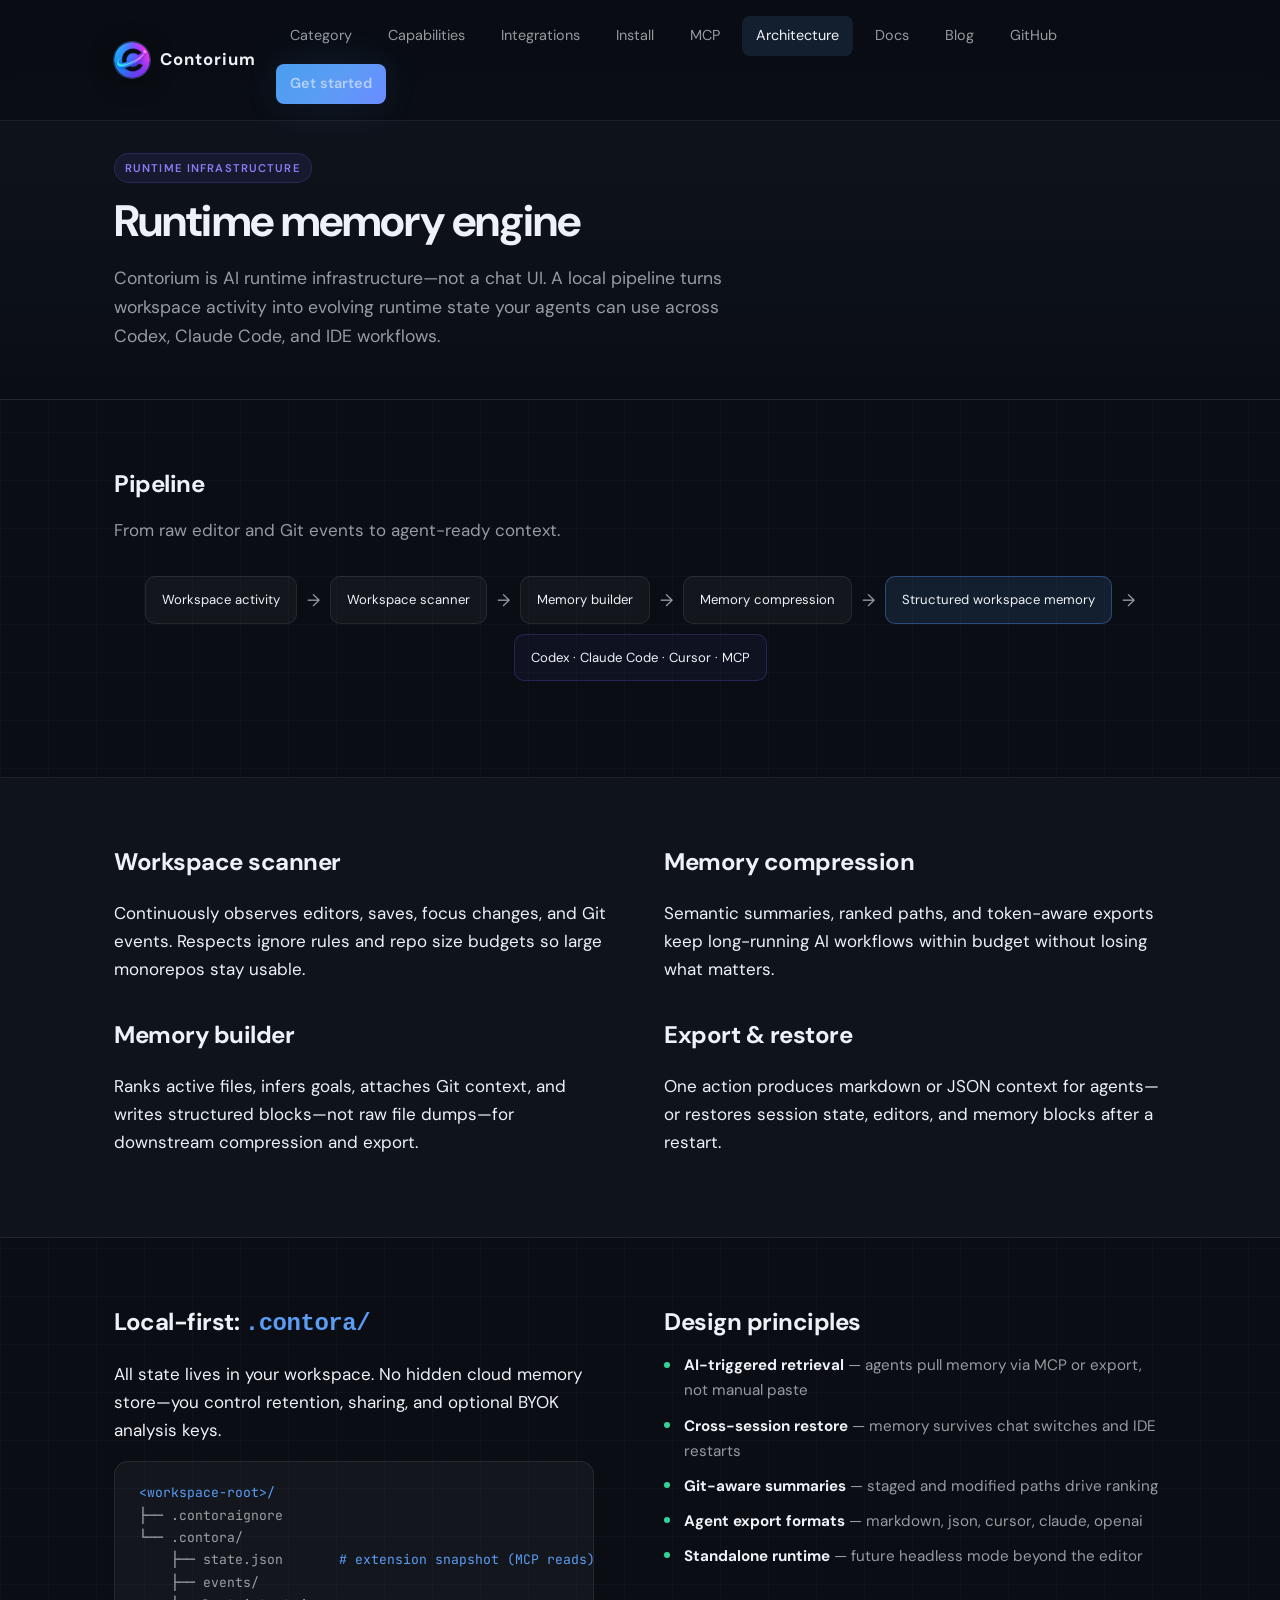
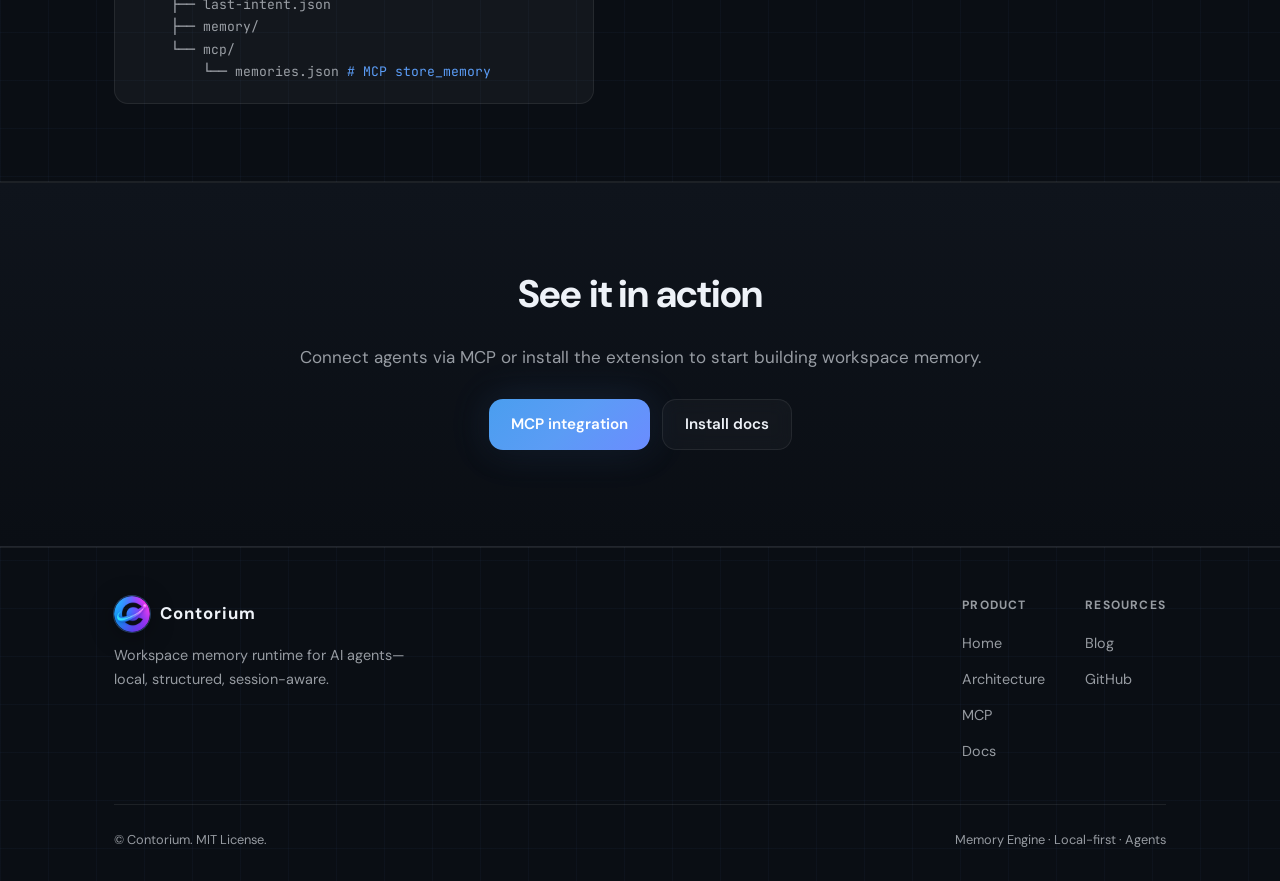
==== commit 6574af9d: "update v0.6.21" ====
--- a/architecture/index.html
+++ b/architecture/index.html
@@ -25,6 +25,7 @@
           Contorium
         </a>
         <div class="nav-links">
+          <a href="../index.html#category">Category</a>
           <a href="../index.html#capabilities">Capabilities</a>
           <a href="../index.html#integrations">Integrations</a>
           <a href="../index.html#install">Install</a>
--- a/styles.css
+++ b/styles.css
@@ -191,52 +191,58 @@
 
 /* Hero */
 .hero {
-  padding: 140px 0 96px;
+  padding: 120px 0 80px;
   position: relative;
   overflow: hidden;
-}
-
-.hero-centered {
-  text-align: center;
   background:
-    radial-gradient(ellipse 70% 50% at 50% 0%, rgba(91, 156, 245, 0.14) 0%, transparent 70%),
-    radial-gradient(ellipse 50% 40% at 50% 100%, rgba(139, 124, 246, 0.08) 0%, transparent 60%);
-}
-
-.hero-centered-inner {
-  max-width: 900px;
-}
-
-.hero-centered h1 {
-  font-size: clamp(2.5rem, 6vw, 4rem);
+    radial-gradient(ellipse 60% 50% at 20% 0%, rgba(91, 156, 245, 0.12) 0%, transparent 70%),
+    radial-gradient(ellipse 40% 40% at 80% 100%, rgba(139, 124, 246, 0.08) 0%, transparent 60%);
+}
+
+.hero-copy {
+  position: relative;
+  z-index: 1;
+}
+
+.hero-copy h1 {
+  font-size: clamp(2rem, 4.5vw, 3.25rem);
   font-weight: 700;
-  line-height: 1.1;
+  line-height: 1.12;
   letter-spacing: -0.03em;
-  margin: 0 auto 24px;
-  max-width: 900px;
-}
-
-.hero-centered .hero-lead {
-  font-size: clamp(1.05rem, 2vw, 1.25rem);
-  color: var(--text-muted);
-  margin: 0 auto 20px;
-  max-width: 700px;
-}
-
-.hero-centered .hero-tagline {
-  font-size: 1rem;
+  margin: 0 0 20px;
+  max-width: 580px;
+}
+
+.hero-copy .hero-lead {
+  font-size: clamp(1.05rem, 2vw, 1.2rem);
+  color: var(--text-muted);
+  margin: 0 0 16px;
+  max-width: 520px;
+}
+
+.hero-copy .hero-tagline {
+  font-size: 0.95rem;
   color: var(--accent);
-  margin: 0 auto 36px;
-  max-width: 700px;
+  margin: 0 0 28px;
+  max-width: 520px;
   font-weight: 500;
-  letter-spacing: 0.01em;
-}
-
-.hero-centered .hero-ctas {
+}
+
+.hero-impact {
+  font-size: 1.05rem;
+  font-weight: 600;
+  color: var(--text);
+  margin: 0 0 28px;
+  max-width: 520px;
+  line-height: 1.5;
+  padding-left: 14px;
+  border-left: 3px solid var(--accent);
+}
+
+.hero-copy .hero-ctas {
   display: flex;
   flex-wrap: wrap;
   gap: 12px;
-  justify-content: center;
   margin-bottom: 0;
 }
 
@@ -437,7 +443,7 @@
   position: relative;
   z-index: 0;
   padding: 12px;
-  background: linear-gradient(180deg, #e4e7ec 0%, var(--bg-primary) 100%);
+  background: linear-gradient(180deg, rgba(255, 255, 255, 0.04) 0%, var(--bg-secondary) 100%);
 }
 
 .hero-video-frame::after {
@@ -1107,12 +1113,18 @@
   border-bottom: 1px solid var(--border);
 }
 
+.cta-band-inner {
+  max-width: 720px;
+  margin: 0 auto;
+}
+
 .cta-band h2 {
   font-size: clamp(1.75rem, 3vw, 2.5rem);
   margin: 0 0 16px;
-}
-
-.cta-band p {
+  letter-spacing: -0.02em;
+}
+
+.cta-band p:not(.final-statement) {
   color: var(--text-muted);
   margin: 0 0 28px;
 }
@@ -1952,11 +1964,12 @@
 }
 
 .final-statement {
-  font-size: 1rem;
+  font-size: 1.05rem;
   color: var(--text-muted);
   max-width: 640px;
-  margin: 0 auto 24px;
+  margin: 0 auto 32px;
   line-height: 1.7;
+  text-align: center;
 }
 
 .site-footer--minimal {
@@ -2039,17 +2052,13 @@
   background: linear-gradient(180deg, var(--bg-secondary) 0%, var(--bg-primary) 100%);
 }
 
-.cta-band h2 {
-  font-size: clamp(1.5rem, 3vw, 2rem);
-}
-
 @media (max-width: 640px) {
-  .hero-centered .hero-ctas {
+  .hero-copy .hero-ctas {
     flex-direction: column;
     align-items: stretch;
   }
 
-  .hero-centered .hero-ctas .btn {
+  .hero-copy .hero-ctas .btn {
     width: 100%;
   }
 
@@ -2058,3 +2067,229 @@
     align-items: flex-start;
   }
 }
+
+/* ── v2.1 category-defining layout ── */
+
+.category-strip {
+  padding: 48px 0;
+  border-top: 1px solid var(--border);
+  border-bottom: 1px solid var(--border);
+  background: linear-gradient(180deg, var(--bg-secondary) 0%, rgba(15, 20, 28, 0.6) 100%);
+}
+
+.category-strip-inner {
+  text-align: center;
+  max-width: 820px;
+}
+
+.category-strip-label {
+  font-size: 0.7rem;
+  font-weight: 600;
+  letter-spacing: 0.14em;
+  text-transform: uppercase;
+  color: var(--accent);
+  margin: 0 0 16px;
+}
+
+.category-strip-title {
+  font-size: clamp(1.5rem, 3.5vw, 2.25rem);
+  font-weight: 700;
+  line-height: 1.25;
+  letter-spacing: -0.02em;
+  margin: 0 0 16px;
+}
+
+.category-strip-highlight {
+  color: var(--accent);
+}
+
+.category-strip-desc {
+  font-size: 1.05rem;
+  color: var(--text-muted);
+  margin: 0;
+  line-height: 1.7;
+}
+
+.capability-badge {
+  display: inline-block;
+  font-size: 0.65rem;
+  font-weight: 600;
+  letter-spacing: 0.1em;
+  text-transform: uppercase;
+  color: var(--accent-2);
+  margin-bottom: 12px;
+  padding: 4px 10px;
+  background: rgba(139, 124, 246, 0.12);
+  border: 1px solid rgba(139, 124, 246, 0.25);
+  border-radius: 999px;
+}
+
+.hard-diff-grid {
+  display: grid;
+  grid-template-columns: 1fr 1fr;
+  gap: 20px;
+  margin-top: 8px;
+}
+
+@media (max-width: 768px) {
+  .hard-diff-grid {
+    grid-template-columns: 1fr;
+  }
+}
+
+.hard-diff-col {
+  padding: 28px 24px;
+  border-radius: var(--radius);
+  border: 1px solid var(--border);
+}
+
+.hard-diff-col h3 {
+  margin: 0 0 16px;
+  font-size: 0.75rem;
+  font-weight: 600;
+  text-transform: uppercase;
+  letter-spacing: 0.1em;
+}
+
+.hard-diff-col ul {
+  margin: 0;
+  padding: 0;
+  list-style: none;
+  display: grid;
+  gap: 10px;
+}
+
+.hard-diff-col ul li {
+  position: relative;
+  padding-left: 20px;
+  font-size: 0.92rem;
+  color: var(--text-muted);
+  line-height: 1.5;
+}
+
+.hard-diff-col--old {
+  background: rgba(255, 255, 255, 0.02);
+  opacity: 0.85;
+}
+
+.hard-diff-col--old h3 {
+  color: var(--text-muted);
+}
+
+.hard-diff-col--old ul li::before {
+  content: "×";
+  position: absolute;
+  left: 0;
+  color: #f87171;
+  font-weight: 700;
+}
+
+.hard-diff-col--new {
+  background: var(--accent-soft);
+  border-color: var(--border-accent);
+  box-shadow: var(--glow);
+}
+
+.hard-diff-col--new h3 {
+  color: var(--accent);
+}
+
+.hard-diff-col--new p {
+  margin: 0;
+  font-size: 1.1rem;
+  font-weight: 600;
+  color: var(--text);
+  line-height: 1.55;
+}
+
+.category-lock {
+  text-align: center;
+}
+
+.category-lock-inner {
+  max-width: 680px;
+}
+
+.category-lock-lead {
+  font-size: 1.15rem;
+  color: var(--text-muted);
+  margin: 0 0 16px;
+  line-height: 1.6;
+}
+
+.category-lock-lead strong {
+  color: var(--text);
+}
+
+.category-lock-desc {
+  font-size: 1rem;
+  color: var(--text-muted);
+  margin: 0;
+  line-height: 1.7;
+}
+
+.before-after-grid {
+  display: grid;
+  grid-template-columns: 1fr 1fr;
+  gap: 20px;
+}
+
+@media (max-width: 768px) {
+  .before-after-grid {
+    grid-template-columns: 1fr;
+  }
+}
+
+.before-after-card {
+  padding: 28px 24px;
+  border-radius: var(--radius);
+  border: 1px solid var(--border);
+}
+
+.before-after-label {
+  display: block;
+  font-size: 0.7rem;
+  font-weight: 600;
+  letter-spacing: 0.12em;
+  text-transform: uppercase;
+  margin-bottom: 16px;
+}
+
+.before-after-card ul {
+  margin: 0;
+  padding: 0;
+  list-style: none;
+  display: grid;
+  gap: 10px;
+}
+
+.before-after-card ul li {
+  font-size: 0.95rem;
+  line-height: 1.55;
+}
+
+.before-after-card--before {
+  background: rgba(255, 255, 255, 0.02);
+}
+
+.before-after-card--before .before-after-label {
+  color: #f87171;
+}
+
+.before-after-card--before ul li {
+  color: var(--text-muted);
+}
+
+.before-after-card--after {
+  background: var(--accent-soft);
+  border-color: var(--border-accent);
+}
+
+.before-after-card--after .before-after-label {
+  color: var(--success);
+}
+
+.before-after-card--after ul li {
+  color: var(--text);
+  font-weight: 500;
+}
